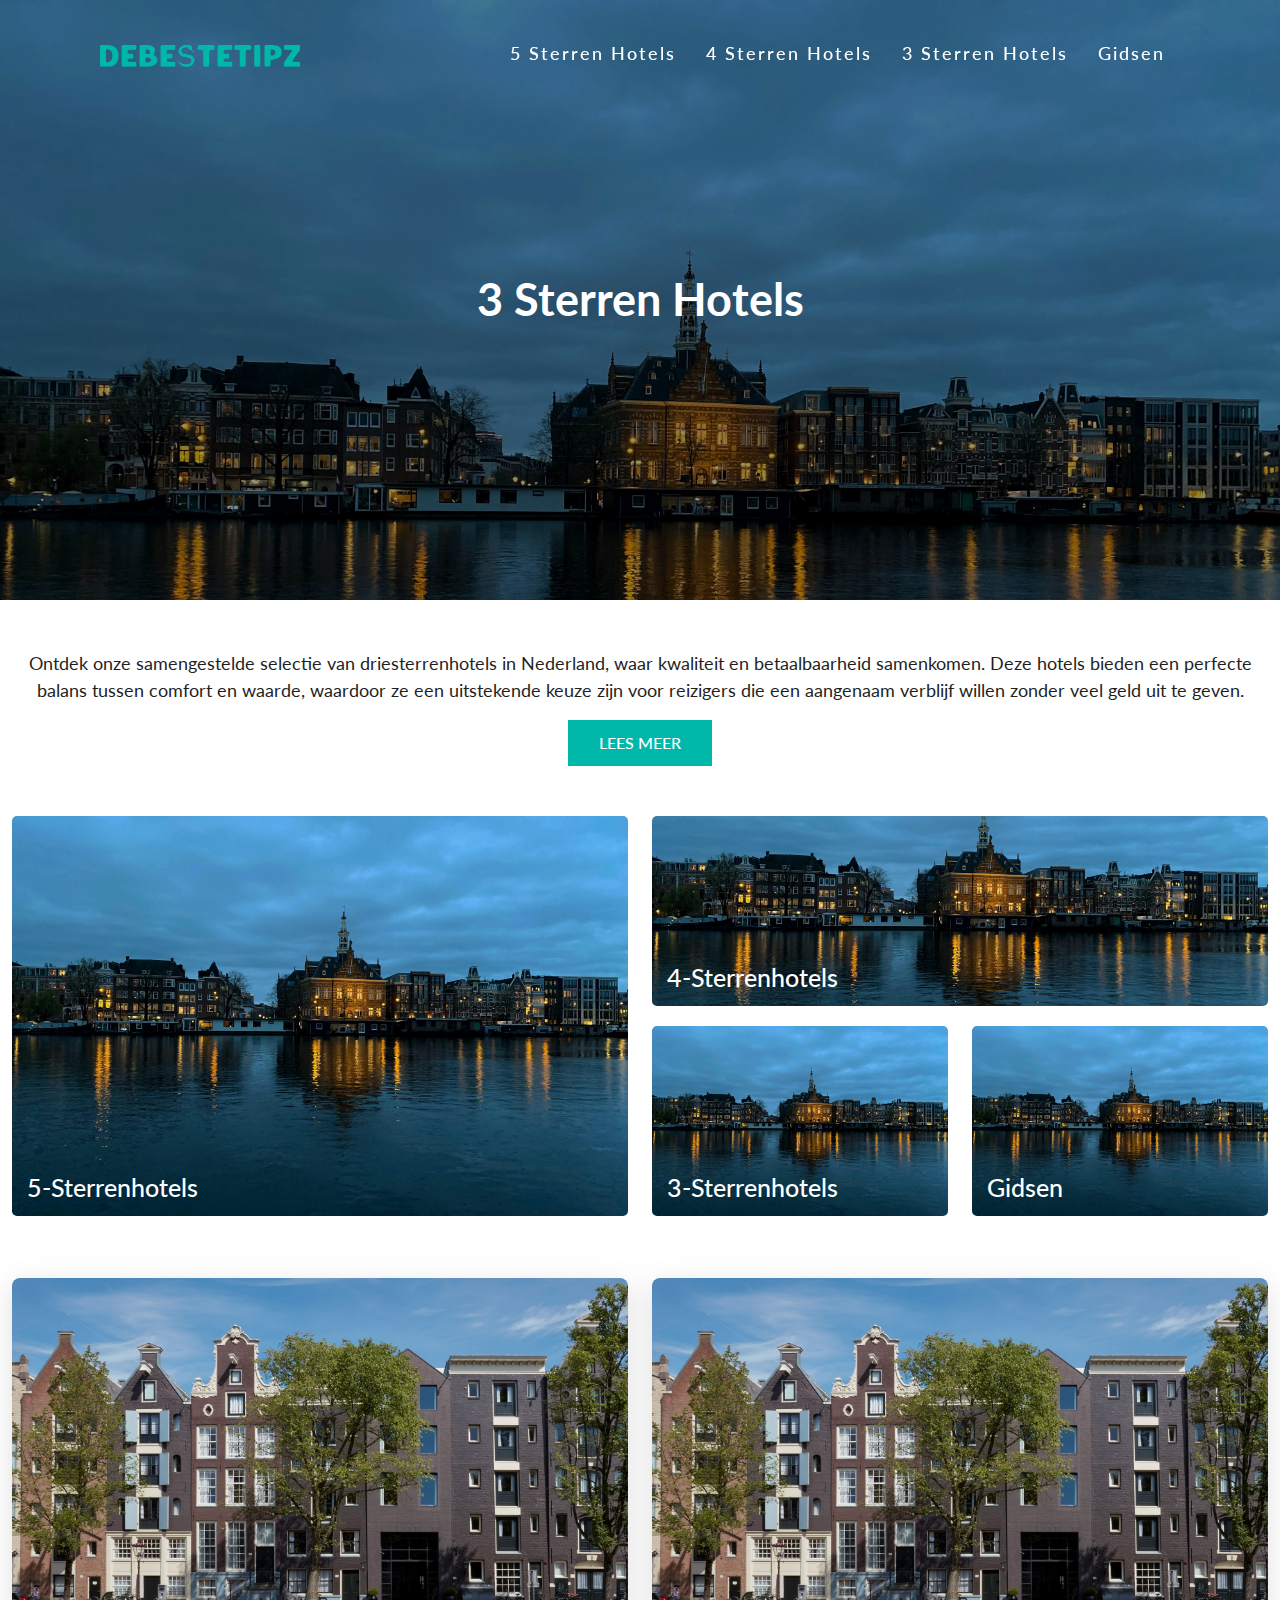
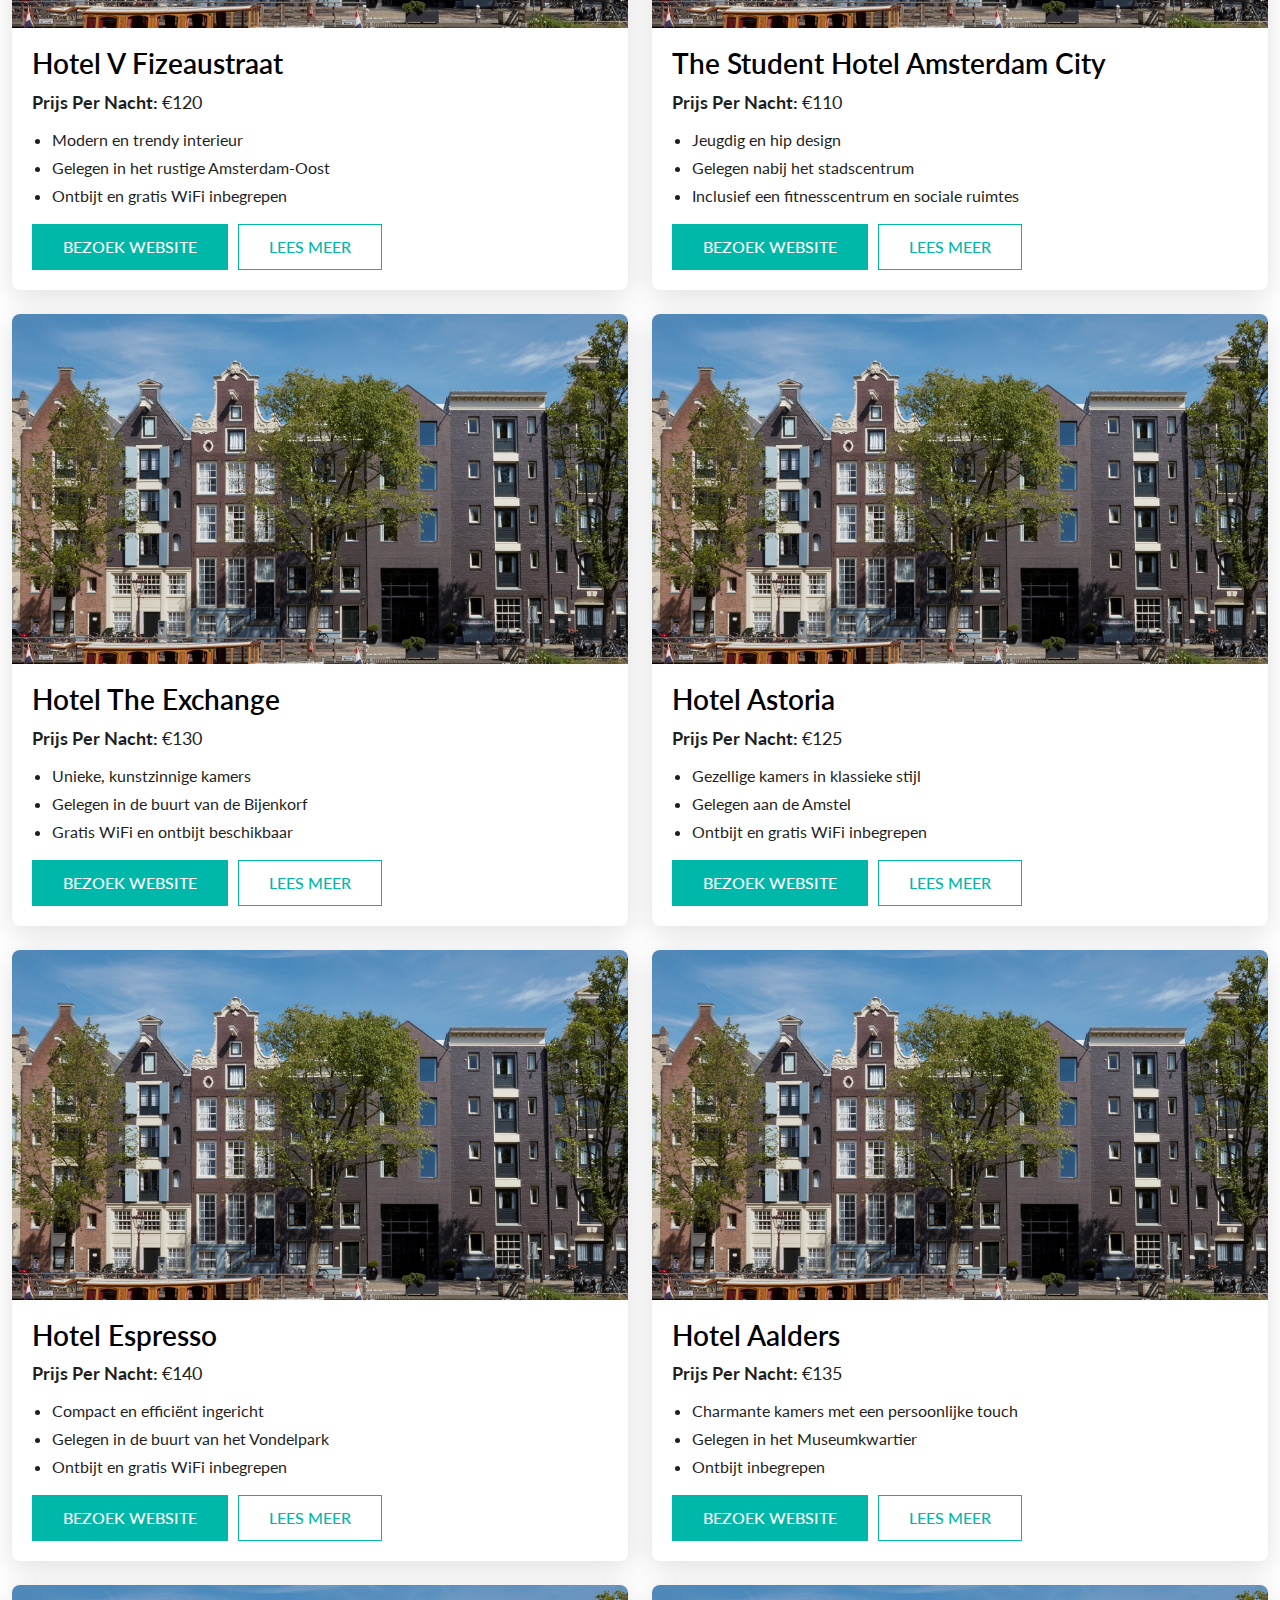
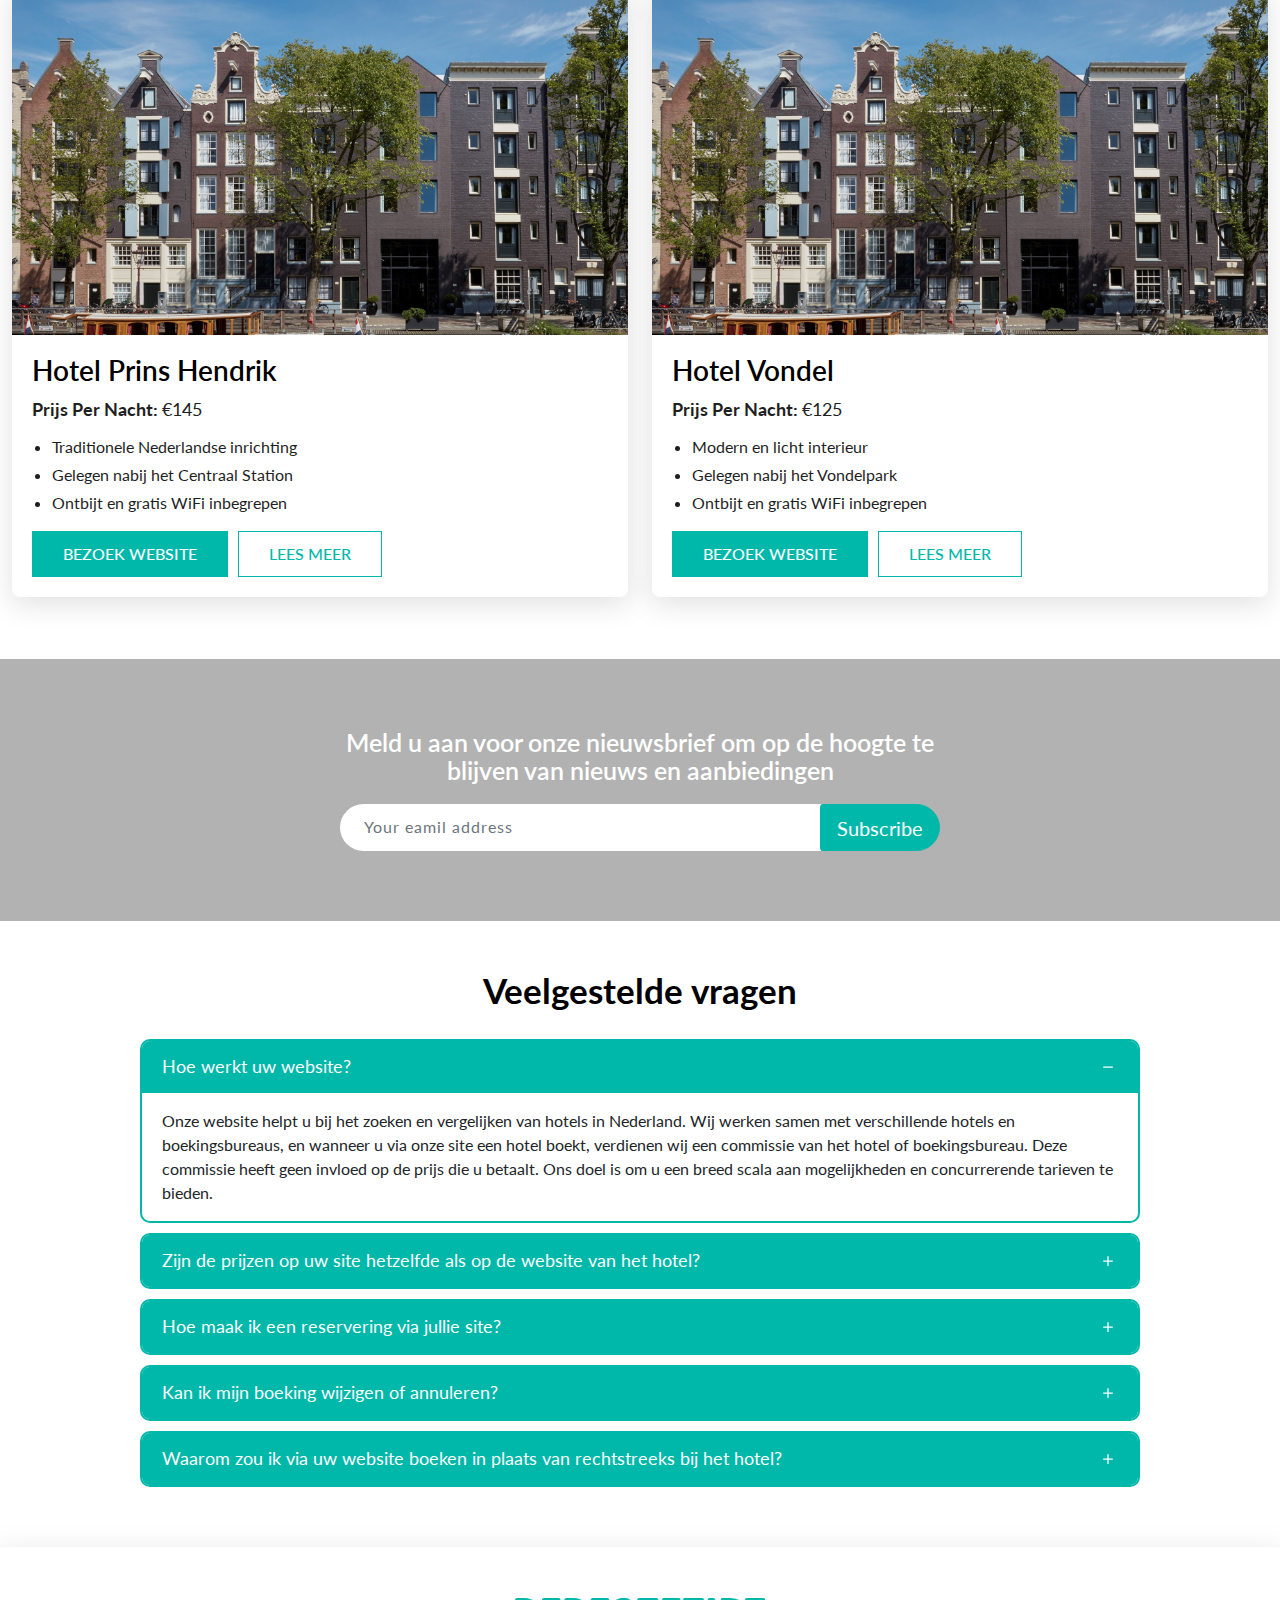
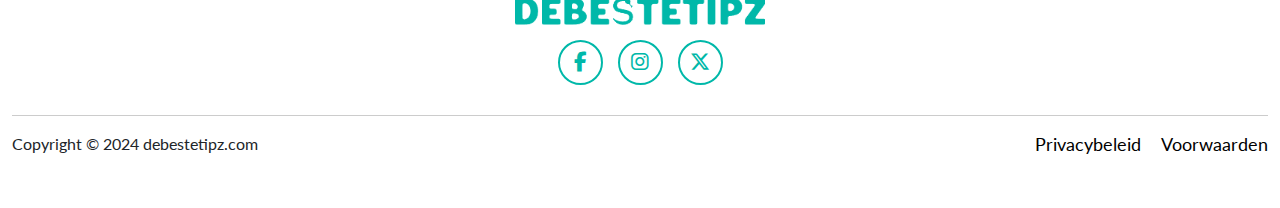
==== 3-star-hotels.html @ d3750a61 "done" ====
<!DOCTYPE html>
<html lang="en">
<head>
    <meta charset="UTF-8">
    <meta name="viewport" content="width=device-width, initial-scale=1.0">
    <link rel="stylesheet" href="assets/css/bootstrap.min.css">
    <link rel="stylesheet" href="https://cdnjs.cloudflare.com/ajax/libs/font-awesome/6.5.2/css/all.min.css">
    <link rel="icon" href="assets/images/fav-icon.png">
    <link rel="stylesheet" href="assets/css/style.css">
    <link rel="stylesheet" href="assets/css/media.css">
    <title>3 Sterren Hotels</title>
 
</head>
<body>

	<header>
		<a href="index.html" class="logo"><img src="assets/images/logo.png" alt=""></a>
		<nav class="navigation">
			<ul>
				<li><a href="5-star-hotels.html">5 Sterren Hotels</a></li>
				<li><a href="4-star-hotels.html">4 Sterren Hotels</a></li>
				<li><a href="3-star-hotels.html">3 Sterren Hotels</a></li>
				<li><a href="guides.html">Gidsen</a></li>
			

			</ul>
		</nav>
		<div class="menuToggle" onclick="ToggleMenu();"></div>
	</header>
	<section class="banner sub-banner">

        <div class="banner-wrap ">
             <div class="banner-text">
                <h1>
                    3 Sterren Hotels
                </h1>
               
             </div>
        </div>

    </section>
    
    <div class="top-section text-center ptb-50" >
        <div class="container">
            <div class="top-text">
                <p>
                    Ontdek onze samengestelde selectie van driesterrenhotels in Nederland, waar kwaliteit en
                    betaalbaarheid samenkomen. Deze hotels bieden een perfecte balans tussen comfort en
                    waarde, waardoor ze een uitstekende keuze zijn voor reizigers die een aangenaam verblijf
                    willen zonder veel geld uit te geven.
                </p>
                <p class="moretext">
                    Bij De Beste Tipz hebben we zorgvuldig driesterrenhotels geselecteerd die bekend staan om
                    hun betrouwbare service en goed onderhouden accommodaties. Elk hotel biedt een
                    gastvrije omgeving met essentiële voorzieningen om een comfortabel en aangenaam verblijf
                    te garanderen.
                </p>
                <a class="moreless-button" href="javascript:void(0)">Lees meer</a>
            </div>
        </div>
    </div>


    <div class="link-sec pb-50">
        <div class="container">
            <div class="link-box">
                <div class="row">
                    <div class="col-md-6">
                        <div class="link-wrap">
                            <a href="#">
                                <img src="assets/images/hero-banner.jpg" alt="">
                                <h5>
                                    5-sterrenhotels
                                </h5>
                            </a>
                        </div>
                    </div>
                    <div class="col-md-6">
                        <div class="link-right">
                        <div class="link-wrap link-card-2">
                            <a href="#">
                                <img src="assets/images/hero-banner.jpg" alt="">
                                <h5>
                                    4-sterrenhotels
                                </h5>
                            </a>
                        </div>
                        <div class="row">
                            <div class="col-md-6">
                                <div class="link-wrap link-card-2">
                                    <a href="#">
                                        <img src="assets/images/hero-banner.jpg" alt="">
                                        <h5>
                                            3-sterrenhotels
                                        </h5>
                                    </a>
                                </div>
                            </div>
                            <div class="col-md-6">
                                <div class="link-wrap link-card-2">
                                    <a href="#">
                                        <img src="assets/images/hero-banner.jpg" alt="">
                                        <h5>
                                            Gidsen
                                        </h5>
                                    </a>
                                </div>
                            </div>
                        </div>
                    </div>
                    </div>
                </div>
            </div>
        </div>
    </div>

    <div class="recommended-sec pb-50">
        <div class="container">
                <div class="row">
                    <div class="col-md-6">
                        <div class="recommended-wrap">
                            <div class="recommended-img">
                                <a href="#" target="_blank">
                                    <img src="assets/images/Recommended-Card-1.jpg" alt="">
                                </a>
                            </div>
                            <div class="recommended-text">
                               <a href="#" target="_blank">
                                <h3>
                                    Hotel V Fizeaustraat
                                </h3>
                               </a>
                               <p>
                                <strong>
                                    Prijs Per Nacht:
                                </strong>
                                €120
                               </p>
                               <ul>
                                <li>
                                    Modern en trendy interieur
                                </li>
                                <li>
                                    Gelegen in het rustige Amsterdam-Oost
                                </li>
                                <li>
                                    Ontbijt en gratis WiFi inbegrepen
                                </li>
                               </ul>
                               <p class="moretextt">
                                Hotel V Fizeaustraat biedt een moderne en trendy ervaring in het rustige Amsterdam-Oost.
                                De kamers zijn stijlvol ingericht en voorzien van moderne voorzieningen. Het hotel biedt een
                                inbegrepen ontbijt en gratis WiFi, wat bijdraagt aan het comfort van uw verblijf. De rustige
                                omgeving en goede verbindingen met het openbaar vervoer maken het een aangename
                                keuze voor zowel zakelijke als vakantiegangers.
                               </p>
                              <div class="visit-btns">
                                <a href="#" target="_blank">Bezoek website</a>
                               <a class="morelesss-button" href="javascript:void(0)">lees meer</a>

                               </div>
                            </div>
                        </div>
                    </div>

                    <div class="col-md-6">
                        <div class="recommended-wrap">
                            <div class="recommended-img">
                                <a href="#" target="_blank">
                                    <img src="assets/images/Recommended-Card-1.jpg" alt="">
                                </a>
                            </div>
                            <div class="recommended-text">
                               <a href="#" target="_blank">
                                <h3>
                                    The Student Hotel Amsterdam City
                                </h3>
                               </a>
                               <p>
                                <strong>
                                    Prijs Per Nacht:
                                </strong>
                                €110
                               </p>
                               <ul>
                                <li>
                                    Jeugdig en hip design
                                </li>
                                <li>
                                    Gelegen nabij het stadscentrum
                                </li>
                                <li>
                                    Inclusief een fitnesscentrum en sociale ruimtes
                                </li>
                               </ul>
                               <p class="moretextt">
                                The Student Hotel Amsterdam City is een jeugdig en trendy hotel met een hip design.
                                Gelegen nabij het stadscentrum, biedt het gemakkelijke toegang tot de belangrijkste
                                attracties. Het hotel beschikt over een fitnesscentrum en sociale ruimtes waar gasten
                                kunnen ontspannen en netwerken. De moderne uitstraling en praktische voorzieningen
                                maken het een aantrekkelijke keuze voor jonge reizigers en zakenmensen.
                               </p>
                              <div class="visit-btns">
                                <a href="#" target="_blank">Bezoek website</a>
                               <a class="morelesss-button" href="javascript:void(0)">lees meer</a>

                               </div>
                            </div>
                        </div>
                    </div>

                    <div class="col-md-6">
                        <div class="recommended-wrap">
                            <div class="recommended-img">
                                <a href="#" target="_blank">
                                    <img src="assets/images/Recommended-Card-1.jpg" alt="">
                                </a>
                            </div>
                            <div class="recommended-text">
                               <a href="#" target="_blank">
                                <h3>
                                    Hotel The Exchange
                                </h3>
                               </a>
                               <p>
                                <strong>
                                    Prijs Per Nacht:
                                </strong>
                                €130
                               </p>
                               <ul>
                                <li>
                                    Unieke, kunstzinnige kamers
                                </li>
                                <li>
                                    Gelegen in de buurt van de Bijenkorf
                                </li>
                                <li>
                                    Gratis WiFi en ontbijt beschikbaar
                                </li>
                               </ul>
                               <p class="moretextt">
                                Hotel The Exchange biedt een unieke ervaring met kunstzinnige kamers die variëren van
                                minimalistisch tot extravaganza. Gelegen nabij de Bijenkorf, is het ideaal voor shopping en
                                sightseeing. Het hotel biedt gratis WiFi en een ontbijt, waardoor het een waardevolle keuze
                                is voor reizigers die op zoek zijn naar een originele en comfortabele verblijfplaats in het hart
                                van Amsterdam.
                               </p>
                              <div class="visit-btns">
                                <a href="#" target="_blank">Bezoek website</a>
                               <a class="morelesss-button" href="javascript:void(0)">lees meer</a>

                               </div>
                            </div>
                        </div>
                    </div>

                    <div class="col-md-6">
                        <div class="recommended-wrap">
                            <div class="recommended-img">
                                <a href="#" target="_blank">
                                    <img src="assets/images/Recommended-Card-1.jpg" alt="">
                                </a>
                            </div>
                            <div class="recommended-text">
                               <a href="#" target="_blank">
                                <h3>
                                    Hotel Astoria
                                </h3>
                               </a>
                               <p>
                                <strong>
                                    Prijs Per Nacht:
                                </strong>
                                €125
                               </p>
                               <ul>
                                <li>
                                    Gezellige kamers in klassieke stijl
                                </li>
                                <li>
                                    Gelegen aan de Amstel
                                </li>
                                <li>
                                    Ontbijt en gratis WiFi inbegrepen
                                </li>
                               </ul>
                               <p class="moretextt">
                                Hotel Astoria biedt een gezellige en klassieke sfeer met kamers die uitzicht bieden op de
                                Amstel. Het hotel ligt op een rustige locatie, ideaal voor ontspanning na een dag in de stad.
                                Met inbegrepen ontbijt en gratis WiFi, biedt het hotel een goede prijs-kwaliteitverhouding en
                                een comfortabele basis voor uw verblijf in Amsterdam.
                               </p>
                              <div class="visit-btns">
                                <a href="#" target="_blank">Bezoek website</a>
                               <a class="morelesss-button" href="javascript:void(0)">lees meer</a>

                               </div>
                            </div>
                        </div>
                    </div>

                    <div class="col-md-6">
                        <div class="recommended-wrap">
                            <div class="recommended-img">
                                <a href="#" target="_blank">
                                    <img src="assets/images/Recommended-Card-1.jpg" alt="">
                                </a>
                            </div>
                            <div class="recommended-text">
                               <a href="#" target="_blank">
                                <h3>
                                    Hotel Espresso
                                </h3>
                               </a>
                               <p>
                                <strong>
                                    Prijs Per Nacht:
                                </strong>
                                €140
                               </p>
                               <ul>
                                <li>
                                    Compact en efficiënt ingericht
                                </li>
                                <li>
                                    Gelegen in de buurt van het Vondelpark
                                </li>
                                <li>
                                    Ontbijt en gratis WiFi inbegrepen
                                </li>
                               </ul>
                               <p class="moretextt">
                                Hotel Espresso biedt een compacte en efficiënte inrichting, perfect voor gasten die een
                                praktische en betaalbare accommodatie zoeken. De nabijheid van het Vondelpark biedt
                                mogelijkheden voor ontspanning en recreatie. Met ontbijt en gratis WiFi inbegrepen, zorgt
                                het hotel voor een comfortabele en handige verblijfservaring in Amsterdam.
                               </p>
                              <div class="visit-btns">
                                <a href="#" target="_blank">Bezoek website</a>
                               <a class="morelesss-button" href="javascript:void(0)">lees meer</a>

                               </div>
                            </div>
                        </div>
                    </div>

                    <div class="col-md-6">
                        <div class="recommended-wrap">
                            <div class="recommended-img">
                                <a href="#" target="_blank">
                                    <img src="assets/images/Recommended-Card-1.jpg" alt="">
                                </a>
                            </div>
                            <div class="recommended-text">
                               <a href="#" target="_blank">
                                <h3>
                                    Hotel Aalders
                                </h3>
                               </a>
                               <p>
                                <strong>
                                    Prijs Per Nacht:
                                </strong>
                                €135
                               </p>
                               <ul>
                                <li>
                                    Charmante kamers met een persoonlijke touch
                                </li>
                                <li>
                                    Gelegen in het Museumkwartier
                                </li>
                                <li>
                                    Ontbijt inbegrepen
                                </li>
                               </ul>
                               <p class="moretextt">
                                Hotel Aalders biedt charmante kamers met een persoonlijke touch, gelegen in het
                                Museumkwartier van Amsterdam. De nabijheid van musea en culturele attracties maakt het
                                een ideale keuze voor kunstliefhebbers. Het inbegrepen ontbijt voegt extra waarde toe aan
                                het verblijf, waardoor het een comfortabele en handige keuze is voor uw bezoek aan de
                                stad.
                               </p>
                              <div class="visit-btns">
                                <a href="#" target="_blank">Bezoek website</a>
                               <a class="morelesss-button" href="javascript:void(0)">lees meer</a>

                               </div>
                            </div>
                        </div>
                    </div>

                    <div class="col-md-6">
                        <div class="recommended-wrap">
                            <div class="recommended-img">
                                <a href="#" target="_blank">
                                    <img src="assets/images/Recommended-Card-1.jpg" alt="">
                                </a>
                            </div>
                            <div class="recommended-text">
                               <a href="#" target="_blank">
                                <h3>
                                    Hotel Prins Hendrik
                                </h3>
                               </a>
                               <p>
                                <strong>
                                    Prijs Per Nacht:
                                </strong>
                                €145
                               </p>
                               <ul>
                                <li>
                                    Traditionele Nederlandse inrichting
                                </li>
                                <li>
                                    Gelegen nabij het Centraal Station
                                </li>
                                <li>
                                    Ontbijt en gratis WiFi inbegrepen
                                </li>
                               </ul>
                               <p class="moretextt">
                                Hotel Prins Hendrik biedt een traditionele Nederlandse inrichting en ligt vlakbij het Centraal
                                Station. De praktische locatie maakt het gemakkelijk om de stad te verkennen en met het
                                openbaar vervoer te reizen. Het hotel biedt ontbijt en gratis WiFi, wat bijdraagt aan het
                                comfort en gemak van uw verblijf.
                               </p>
                              <div class="visit-btns">
                                <a href="#" target="_blank">Bezoek website</a>
                               <a class="morelesss-button" href="javascript:void(0)">lees meer</a>

                               </div>
                            </div>
                        </div>
                    </div>

                    <div class="col-md-6">
                        <div class="recommended-wrap">
                            <div class="recommended-img">
                                <a href="#" target="_blank">
                                    <img src="assets/images/Recommended-Card-1.jpg" alt="">
                                </a>
                            </div>
                            <div class="recommended-text">
                               <a href="#" target="_blank">
                                <h3>
                                    Hotel Vondel
                                </h3>
                               </a>
                               <p>
                                <strong>
                                    Prijs Per Nacht:
                                </strong>
                                €125
                               </p>
                               <ul>
                                <li>
                                    Modern en licht interieur
                                </li>
                                <li>
                                    Gelegen nabij het Vondelpark
                                </li>
                                <li>
                                    Ontbijt en gratis WiFi inbegrepen
                                </li>
                               </ul>
                               <p class="moretextt">
                                Hotel Vondel biedt een modern en licht interieur met kamers die uitkijken op het Vondelpark.
                                De rustige omgeving biedt een ontspannen sfeer, terwijl de nabijheid van het park
                                mogelijkheden biedt voor recreatie. Met ontbijt en gratis WiFi inbegrepen, biedt het hotel een
                                comfortabele en waardevolle optie voor uw verblijf in Amsterdam.
                               </p>
                              <div class="visit-btns">
                                <a href="#" target="_blank">Bezoek website</a>
                               <a class="morelesss-button" href="javascript:void(0)">lees meer</a>

                               </div>
                            </div>
                        </div>
                    </div>
                 
                </div>
        </div>
    </div> 



    <div class="news-letter ptb-50">
        <div class="container">
         <div class="newsletter-wrap">
          
            <form class="form-subscribe" action="#">
                <div class="form-heading">
                    <h3>
                        Meld u aan voor onze nieuwsbrief om op de hoogte te blijven van nieuws en aanbiedingen
                    </h3>
                </div>
                <div class="input-group">
                  <input type="text" class="form-control input-lg" placeholder="Your eamil address">
                  <span class="input-group-btn">
                    <button class="btn btn-success btn-lg" type="submit" >Subscribe</button>
                  </span>
                </div>
              </form>
         </div>
        </div>
    </div>



    <!-- faq section start -->

    <div class="faq-sec ptb-50">
        <div class="container">
            <div class="site-heading">
                <h2>
                    Veelgestelde vragen
                </h2>
            </div>
           <div class="faq-wrap">
            <div class="accordion" id="accordionExample">
                <div class="accordion-item">
                  <h2 class="accordion-header">
                    <button class="accordion-button" type="button" data-bs-toggle="collapse" data-bs-target="#collapseOne" aria-expanded="true" aria-controls="collapseOne">
                        Hoe werkt uw website?
                    </button>
                  </h2>
                  <div id="collapseOne" class="accordion-collapse collapse show" data-bs-parent="#accordionExample">
                    <div class="accordion-body">
                        Onze website helpt u bij het zoeken en vergelijken van hotels in Nederland. Wij werken
                        samen met verschillende hotels en boekingsbureaus, en wanneer u via onze site een hotel
                        boekt, verdienen wij een commissie van het hotel of boekingsbureau. Deze commissie heeft
                        geen invloed op de prijs die u betaalt. Ons doel is om u een breed scala aan mogelijkheden
                        en concurrerende tarieven te bieden.
                    </div>
                  </div>
                </div>

                <div class="accordion-item">
                  <h2 class="accordion-header">
                    <button class="accordion-button collapsed" type="button" data-bs-toggle="collapse" data-bs-target="#collapseTwo" aria-expanded="false" aria-controls="collapseTwo">
                        Zijn de prijzen op uw site hetzelfde als op de website van het hotel?
                    </button>
                  </h2>
                  <div id="collapseTwo" class="accordion-collapse collapse" data-bs-parent="#accordionExample">
                    <div class="accordion-body">
                        De prijzen op onze site zijn over het algemeen concurrerend en weerspiegelen de tarieven
                        die worden aangeboden door onze aangesloten partners. Hoewel we ernaar streven de
                        beste tarieven te bieden, kunnen de prijzen enigszins variëren als gevolg van promoties of
                        wijzigingen in de beschikbaarheid. We raden u aan zowel onze site als de officiële site van
                        het hotel te controleren om er zeker van te zijn dat u de beste deal krijgt.
                    </div>
                  </div>
                </div>

                <div class="accordion-item">
                  <h2 class="accordion-header">
                    <button class="accordion-button collapsed" type="button" data-bs-toggle="collapse" data-bs-target="#collapseThree" aria-expanded="false" aria-controls="collapseThree">
                        Hoe maak ik een reservering via jullie site?
                    </button>
                  </h2>
                  <div id="collapseThree" class="accordion-collapse collapse" data-bs-parent="#accordionExample">
                    <div class="accordion-body">
                        Om een reservering te maken, voert u uw bestemming, reisdata en aantal gasten in de
                        zoekbalk in. Zodra u een hotel heeft gevonden dat u bevalt, klikt u erop om doorgestuurd te
                        worden naar de boekingspagina van onze aangesloten partner. Voltooi uw boeking
                        rechtstreeks op hun site. Wij volgen uw boeking om ervoor te zorgen dat u profiteert van
                        speciale aanbiedingen of tarieven.
                    </div>
                  </div>
                </div>

                <div class="accordion-item">
                    <h2 class="accordion-header">
                      <button class="accordion-button collapsed" type="button" data-bs-toggle="collapse" data-bs-target="#collapseFour" aria-expanded="false" aria-controls="collapseFour">
                        Kan ik mijn boeking wijzigen of annuleren?
                      </button>
                    </h2>
                    <div id="collapseFour" class="accordion-collapse collapse" data-bs-parent="#accordionExample">
                      <div class="accordion-body">
                        Wijzigingen of annuleringen moeten rechtstreeks worden afgehandeld met het hotel of
                        boekingskantoor waar u heeft gereserveerd. Onze website vergemakkelijkt het
                        boekingsproces, maar beheert geen boekingen. Controleer het annuleringsbeleid dat tijdens
                        uw boekingsproces wordt verstrekt en neem contact op met het hotel of boekingsbureau
                        voor eventuele wijzigingen of annuleringen.
                      </div>
                    </div>
                </div>

                <div class="accordion-item">
                    <h2 class="accordion-header">
                      <button class="accordion-button collapsed" type="button" data-bs-toggle="collapse" data-bs-target="#collapseFive" aria-expanded="false" aria-controls="collapseFive">
                        Waarom zou ik via uw website boeken in plaats van rechtstreeks bij het hotel?
                      </button>
                    </h2>
                    <div id="collapseFive" class="accordion-collapse collapse" data-bs-parent="#accordionExample">
                      <div class="accordion-body">
                        Boeken via onze website biedt verschillende voordelen, waaronder toegang tot een ruime
                        keuze aan hotels, exclusieve aanbiedingen en uitgebreide informatie om u te helpen een
                        weloverwogen keuze te maken. We bieden ook gebruikersrecensies en beoordelingen om u
                        te helpen bij het vinden van de beste accommodaties. Hoewel u rechtstreeks bij het hotel
                        kunt boeken, verzamelt onze site verschillende opties en biedt u vaak toegang tot speciale
                        aanbiedingen en concurrerende tarieven via onze aangesloten partners.
                      </div>
                    </div>
                </div>

              </div>
           </div>
          </div>
    </div>

    <!-- faq section end -->


    <div class="site-footer ptb-50">
        <div class="container">
            <div class="col-md-12">
                <div class="footer-logo">
                    <a href="index.html">
                        <img src="assets/images/logo.png" alt="">
                    </a>
                </div>
                <div class="social-links">
                    <ul>
                        <li>
                            <a href="#">
                                <i class="fa-brands fa-facebook-f"></i>
                            </a>
                        </li>
                        <li>
                            <a href="#">
                                <i class="fa-brands fa-instagram"></i>
                            </a>
                        </li>
                        <li>
                            <a href="#">
                                <i class="fa-brands fa-x-twitter"></i>
                            </a>
                        </li>
                    </ul>
                </div>
            </div>
            <div class="copy-right">
                <p>
                    Copyright © 2024 debestetipz.com
                </p>
                <div class="footer-links">
                    <ul>
                        <li>
                            <a href="privacy-policy.html">
                                Privacybeleid
                            </a>
                        </li>
                        <li>
                            <a href="term-and-conditions.html">
                                Voorwaarden
                            </a>
                        </li>
                    </ul>
                </div>
            </div>
        </div>
    </div>



     <script src="assets/js/jquery-3.7.1.min.js"></script>
     <script src="assets/js/bootstrap.bundle.min.js"></script>
     <script src="assets/js/custom.js"></script>

     <script>
        document.addEventListener('DOMContentLoaded', function() {
        const serviceItems = document.querySelectorAll('.service-item');
        const serviceImages = document.querySelectorAll('.service-img');
    
        serviceItems.forEach((item, index) => {
            item.addEventListener('click', function() {
                // Remove active class from all items and images
                serviceItems.forEach(i => i.classList.remove('active'));
                serviceImages.forEach(img => img.classList.remove('active'));
    
                // Add active class to the clicked item and corresponding image
                item.classList.add('active');
                serviceImages[index].classList.add('active');
            });
        });
    });
    
    </script>

</body>
</html>
---- assets/css/style.css ----
@import url('https://fonts.googleapis.com/css2?family=Lato:ital,wght@0,100;0,300;0,400;0,700;0,900;1,100;1,300;1,400;1,700;1,900&family=Ubuntu:ital,wght@0,300;0,400;0,500;0,700;1,300;1,400;1,500;1,700&display=swap');
html{
    font-size: 16px;
}
*{
    margin: 0;
    padding: 0;
    box-sizing: border-box;
}
body{
    margin: 0;
    padding: 0;
    font-family: "Lato", sans-serif;
}
ul{
    list-style:none;
    padding-left:0;
    margin-bottom:0
}
a{
    text-decoration:none
}
img{
    max-width: 100%;
    width: 100%;
}

.container, .header-con, .drop-box{
    max-width:1300px;
    margin: 0 auto;
}
.pt-50{
    padding-top: 50px;
}
.pb-50{
    padding-bottom: 50px;
}
.ptb-50{
    padding:50px 0
}
.ptb-30{
    padding:30px 0
}
h1, h2, h3, h4, h5, h6{
    font-family: "Lato", sans-serif;
    line-height: 1.1;
}



/* header css start */





header
{
    position: fixed;
    top: 0;
    left: 0;
    width: 100%;
    display: flex;
    justify-content: space-between;
    align-items: center;
    transition: 0.6s;
    padding: 40px 100px;
    /* background: #000; */
    z-index: 10;
    
}
header.sticky
{
    padding: 20px 100px;
    background: #fff;
    box-shadow: rgba(100, 100, 111, 0.2) 0px 7px 29px 0px;
}
header.sticky ul li a,
header.sticky .logo

{
    color: #000;
}
a.logo img {
    max-width: 200px;
}
header ul
{
    position: relative;
    display: flex;
    justify-content:center;
    align-items: center;
    
}
header ul li
{
    position: relative;
    list-style: none;
}
header ul li a
{
    position: relative;
    padding: 0 15px;
    text-decoration: none;
    color: #fff;
    letter-spacing: 2px;
    font-size: 1.125rem;
    font-weight: 500;
    transition: all 0.3s linear;
    display: block;
    border-bottom: 2px solid transparent;

}

header nav ul li a:hover,
header nav ul li a.active
{
    border-bottom: 2px solid #fff;
}
header.sticky ul li a:hover,
header.sticky ul li a.active{
    border-color: #000;
}
.menuToggle
{
    position: absolute;
    /* top: 5px; */
    right: 40px;
    width: 50px;
    height: 50px;
    background:  url(../images/menu.png);
    z-index: 2;
    background-size: 30px;
    background-repeat: no-repeat;
    background-position: center;
    cursor: pointer; 
    transition: .6s;
    display: none;
}
header.sticky .menuToggle
{
    /* filter: invert(1); */

}
.menuToggle.active
{
    background: url(../images/close.png);
    z-index: 3;
    background-size: 25px;
    background-repeat: no-repeat;
    background-position: center;
    cursor: pointer;
    /* filter: invert(1); */
    
}
/* header section css end */

/* banner section css start */


.banner
{
    position: relative;
    width: 100%;
    height: 80vh;
    background: url(../images/hero-banner.jpg);
    background-repeat: no-repeat;
    background-size: cover;
}
.banner::before{
content: '';
position: absolute;
top: 0;
left: 0;
height: 100%;
width: 100%;
background-color: #000;
opacity: 0.4;
}
.banner-wrap{
    height: 100%;
    width: 100%;
    display: flex;
    align-items: center;
    justify-content: center;
    /* padding-top: 70px; */
    text-align: center;
    position: relative;
}

.banner-text h1 {
    font-size: 3.125rem;
    color: #fff;
    font-weight: 700;
    text-align: center;
}
.banner-text p {
    color: #fff;
    font-size: 1.25rem;
    margin-bottom: 0;
    text-align: center;
}
.top-text p {
    font-size: 1.125rem;
    color: #1f1f1f;
}
.moretext {
    display: none;
  }
  a.moreless-button, a.morelesss-button, .visit-btns a {
    padding: 10px 30px;
    background-color: #00b8a9;
    display: inline-block;
    color: #fff;
    font-size: 1rem;
    font-weight: 500;
    text-transform: uppercase;
    border: 1px solid #00b8a9;
}
/* banner section css end */

/* link card css start */
.link-wrap {
    height: 400px;
    overflow: hidden;
    border-radius: 5px;
    position: relative;
    transition: all 0.3s linear;
    -webkit-transition: all 0.3s linear;
    -moz-transition: all 0.3s linear;
    -ms-transition: all 0.3s linear;
    -o-transition: all 0.3s linear;
}
.link-wrap img{
    height: 100%;
    width: 100%;
    object-fit: cover;
}
.link-wrap h5 {
    position: absolute;
    bottom: 15px;
    left: 15px;
    margin-bottom: 0;
    font-size: 1.5625rem;
    font-weight: 500;
    color: #fff;
    text-transform: capitalize;
}
.link-card-2 {
    height: 190px;
}
.link-right {
    display: flex;
    flex-direction: column;
    justify-content: space-between;
    height: 100%;
}
.link-wrap:hover{
    transform: scale(1.02);

}
/* .link-box{
    padding: 0 100px;
} */
/* link card css end */

/* Recommended  section css start */
.recommended-img {
    height: 350px;
}
.recommended-img img{
    height: 100%;
    width: 100%;
    object-fit: cover;
}
.recommended-text h3 {
    font-size: 1.75rem;
    font-weight: 600;
    margin-bottom: 10px ;
    color: #000;
}
.recommended-text p {
    font-size: 1.125rem;
    color: #1f1f1f;
    margin-bottom: 10px;
}
.recommended-text ul{
    padding-left: 20px;
    margin-bottom: 10px;
    list-style: disc;
}
.recommended-text ul li{
    padding: 2px 0;
    font-size: 1rem;
    color: #1f1f1f;
}
.moretextt {
    display: none;
  }

  a.morelesss-button {
    background-color: transparent;
    color: #00b8a9;
    border: 1px solid #00b8a9;

}
.visit-btns{
    position: absolute;
    bottom: 20px;
    display: flex;
    gap: 10px;
}
.recommended-wrap {
    box-shadow: rgba(100, 100, 111, 0.2) 0px 7px 29px 0px;
    border-radius: 8px;
    overflow: hidden;
    height: 100%;
    position: relative;
}
.recommended-text {
    padding: 20px 20px 70px;
}
.recommended-sec .col-md-6 {
    margin: 12px 0;
}
.top-text h3 {
    font-size: 1.875rem;
    font-weight: 700;
    color: #000;
    margin-bottom: 10px;
}
.guid-heading{
    margin-top: 30px;
}
/* Recommended  section css end */

/* news-letter section css start */


.form-subscribe
{
  max-width:600px;
  margin:0 auto
}
.form-subscribe .form-control
{
  background-color:hsl(0deg 0% 100%);
  padding-left:24px;
  padding-right:24px;
  letter-spacing:1px;
  border:none;
  border-top-left-radius:36px;
  border-bottom-left-radius:36px
}
.form-subscribe .form-control.focus,.form-subscribe .form-control:focus
{
  z-index:2;
  background-color:hsla(0,0%,100%,.8)
}
.form-subscribe .btn
{
  border-top-right-radius:36px;
  border-bottom-right-radius:36px;
  background:#00b8a9;
  border-color:#00b8a9;
  height:46.5px;
}
.news-letter{
    background-image: url(https://i.ibb.co/JRrHmhv/shanghai.jpg);
    background-position: center;
    background-repeat: no-repeat;
    background-size: cover;
    padding: 70px 0;
    position: relative;
}
.news-letter::before{
    content: '';
    position: absolute;
    top: 0;
    left: 0;
    height: 100%;
    width: 100%;
    background-color: #000;
    opacity: 0.3;
}
.form-heading h3 {
    font-size: 1.5625rem;
    text-align: center;
    color: #fff;
    margin-bottom: 20px;
    font-weight: 600;
}
.newsletter-wrap {
    position: relative;
}
/* newsletter section css end */

/* choose us section css start */
.services-container {
    display: flex;
    justify-content: center;
    /* align-items: center; */
    margin-top: 20px;
}

.service-image {
    flex: 1;
    position: relative;
    margin-right: 20px;
}

.service-img {
    width: 100%;
    height: 100%;
    object-fit: cover;
    border-radius: 10px;
    display: none;
    position: absolute;
    top: 0;
    left: 0;
}

.service-img.active {
    display: block;
}

.service-tabs {
    flex: 1;
    display: flex;
    flex-direction: column;
    align-items: flex-start;
}

.service-item {
    background-color: #f9f9f9;
    margin: 10px 0;
    padding: 15px;
    border-radius: 5px;
    cursor: pointer;
    transition: background-color 0.3s, color 0.3s;
}

.service-item h3 {
    margin: 0;
    font-size: 1.25rem;
}
.service-item p {
    font-size: 0.875rem;
    margin-bottom: 0;
    margin-top: 5px;
}
.service-item.active {
    background-color: #00b8a9;
    color: #fff;
}

.service-item.active h3 {
    color: #fff;
}

.service-item.active p {
    color: #fff;
}

.service-item:hover {
    background-color: #00b8a9;
}
.service-item:hover h3, .service-item:hover p{
    color: #ffff;
}
.site-heading h2 {
    font-size: 2.1875rem;
    text-align: center;
    font-weight: 700;
    margin-bottom: 30px;
    color: #000;
}
/* choose us section css end */

/* faq section css start */
.accordion-button::after {
    background-image: url("data:image/svg+xml,%3Csvg xmlns='http://www.w3.org/2000/svg' width='16' height='16' fill='currentColor' class='bi bi-plus' viewBox='0 0 16 16'%3E%3Cpath d='M8 4a.5.5 0 0 1 .5.5v3h3a.5.5 0 0 1 0 1h-3v3a.5.5 0 0 1-1 0v-3h-3a.5.5 0 0 1 0-1h3v-3A.5.5 0 0 1 8 4z'/%3E%3C/svg%3E");
    transition: all 0.5s;
    filter: brightness(0) invert(1);
}
  .accordion-button:not(.collapsed)::after {
    background-image: url("data:image/svg+xml,%3Csvg xmlns='http://www.w3.org/2000/svg' width='16' height='16' fill='currentColor' class='bi bi-dash' viewBox='0 0 16 16'%3E%3Cpath d='M4 8a.5.5 0 0 1 .5-.5h7a.5.5 0 0 1 0 1h-7A.5.5 0 0 1 4 8z'/%3E%3C/svg%3E");
  }
  .accordion-button::after {
    transition: all 0.5s;
  }
  
  .accordion-item {
    background-color: #fff;
    border: 2px solid rgb(0 184 169);
    margin: 10px 0;
    border-radius: 10px !important;
    overflow: hidden;
}
.accordion-item:not(:first-of-type) {
    border-top: 2px solid rgb(0 184 169);
}
.accordion-button:not(.collapsed) {
    color: #fff;
    background-color: #00b8a9;
    box-shadow: none;
}
.accordion-button:focus {
    border-color: #00b8a9;
    box-shadow: none;
}
.accordion-button {
    color: #ffffff;
    background-color: #00b8a9;
    font-size: 1.125rem;
}
.faq-wrap {
    max-width: 1000px;
    margin: 0 auto;
}
/* faq section css end */

/* footer  section css start */
.footer-logo img {
    max-width: 250px;
}
.site-footer {
    text-align: center;
}
.social-links ul {
    display: flex;
    align-items: center;
    justify-content: center;
    gap: 15px;
    margin: 15px 0;
}
.social-links ul li a {
    height: 45px;
    width: 45px;
    font-size: 1.25rem;
    display: flex;
    align-items: center;
    justify-content: center;
    border: 2px solid #00b8a9;
    border-radius: 50px;
    color: #00b8a9;
}
.site-footer{
    box-shadow: rgba(100, 100, 111, 0.2) 0px 7px 29px 0px;
}
.footer-links ul {
    display: flex;
    align-items: center;
    gap: 20px;
}

.footer-links ul li a {
    font-size: 1.125rem;
    color: #000;
}
.copy-right {
    display: flex;
    justify-content: space-between;
    align-items: center;
    border-top: 1px solid #ccc;
    padding-top: 15px;
    margin-top: 30px;
    
}
.copy-right p{
    font-size: 1rem;
    margin-bottom: 0;
}
/* footer section css end */

/* sub pages css start */
section.banner.sub-banner {
    height: 600px;
}
.sub-banner .banner-text h1 {
    font-size: 2.8125rem;
    margin-bottom: 0;
}
.privacy-wrap p{
    font-size: 1rem;
    color: #1f1f1f;
    margin-bottom: 10px;
}
.privacy-wrap p strong{
    color: #000;
}
.privacy-wrap ul{
    list-style: disc;
    padding-left: 20px;
    margin: 10px 0;
}
.privacy-wrap ul li{
font-size: 1rem;
color: #1f1f1f;
padding: 2px 0;
}
.privacy-wrap{
    padding: 20px 0;
}
/* sub pages css end */
---- assets/css/media.css ----
@media (max-width:1200px){
html{
    font-size: 15px;
}
header {
    padding: 30px 40px;
}
header.sticky {
    padding: 20px 40px;
}
.banner {
    height: 65vh;
}
.banner-text h1 {
    font-size: 3rem;
}
.recommended-img {
    height: 300px;
}
header ul li a {
    padding: 0 10px;
}
}










@media (max-width: 991px)
{
    header
    {
        padding: 20px 40px;
        background: #fff;
    }
    header .logo
    {
        color: #000; 
    }
    .menuToggle
    { 
        display: block;
        /* filter: invert(1); */
    }
    header nav
    {
        /*display: none;*/
        position: absolute;
        top: 0px;
        left: -100%;
        width: 100%;
        height: 100vh;
        background: #fff;
        transition: .6s;
        padding-top: 70px;
    }
    header ul li a
    {
        color: #000;
    }
    
    header nav.active
    {
        left: 0;
    }
    header nav ul
    {
        display: block;
        text-align: center;
    }
    header nav ul li a
    {
        border-bottom: 1px solid rgba(0,0,0,0.2);
    }
    header ul li a {
        padding: 10px 0px;
    }
    .services-container {
        flex-direction: column-reverse;
    }
    .service-image {
        flex: auto;
        height: 400px;
        margin-right: 0;
        margin-top: 20px;
    }
}
@media(max-width:850px){
    .menuToggle {
        background-size: 27px;
    }
    .menuToggle.active {
        background-size: 20px;
    }
    .banner {
        height: 60vh;
    }
    .banner-wrap {
        padding-top: 50px;
    }
    .first-step{
        width: 100%;
        margin-bottom: 15px;
    }
    .link-wrap {
        height: 350px;

    }
    .link-card-2 {
        margin: 12px 0;
    }
    .recommended-sec .col-md-6 {
        width: 100%;
    }
}
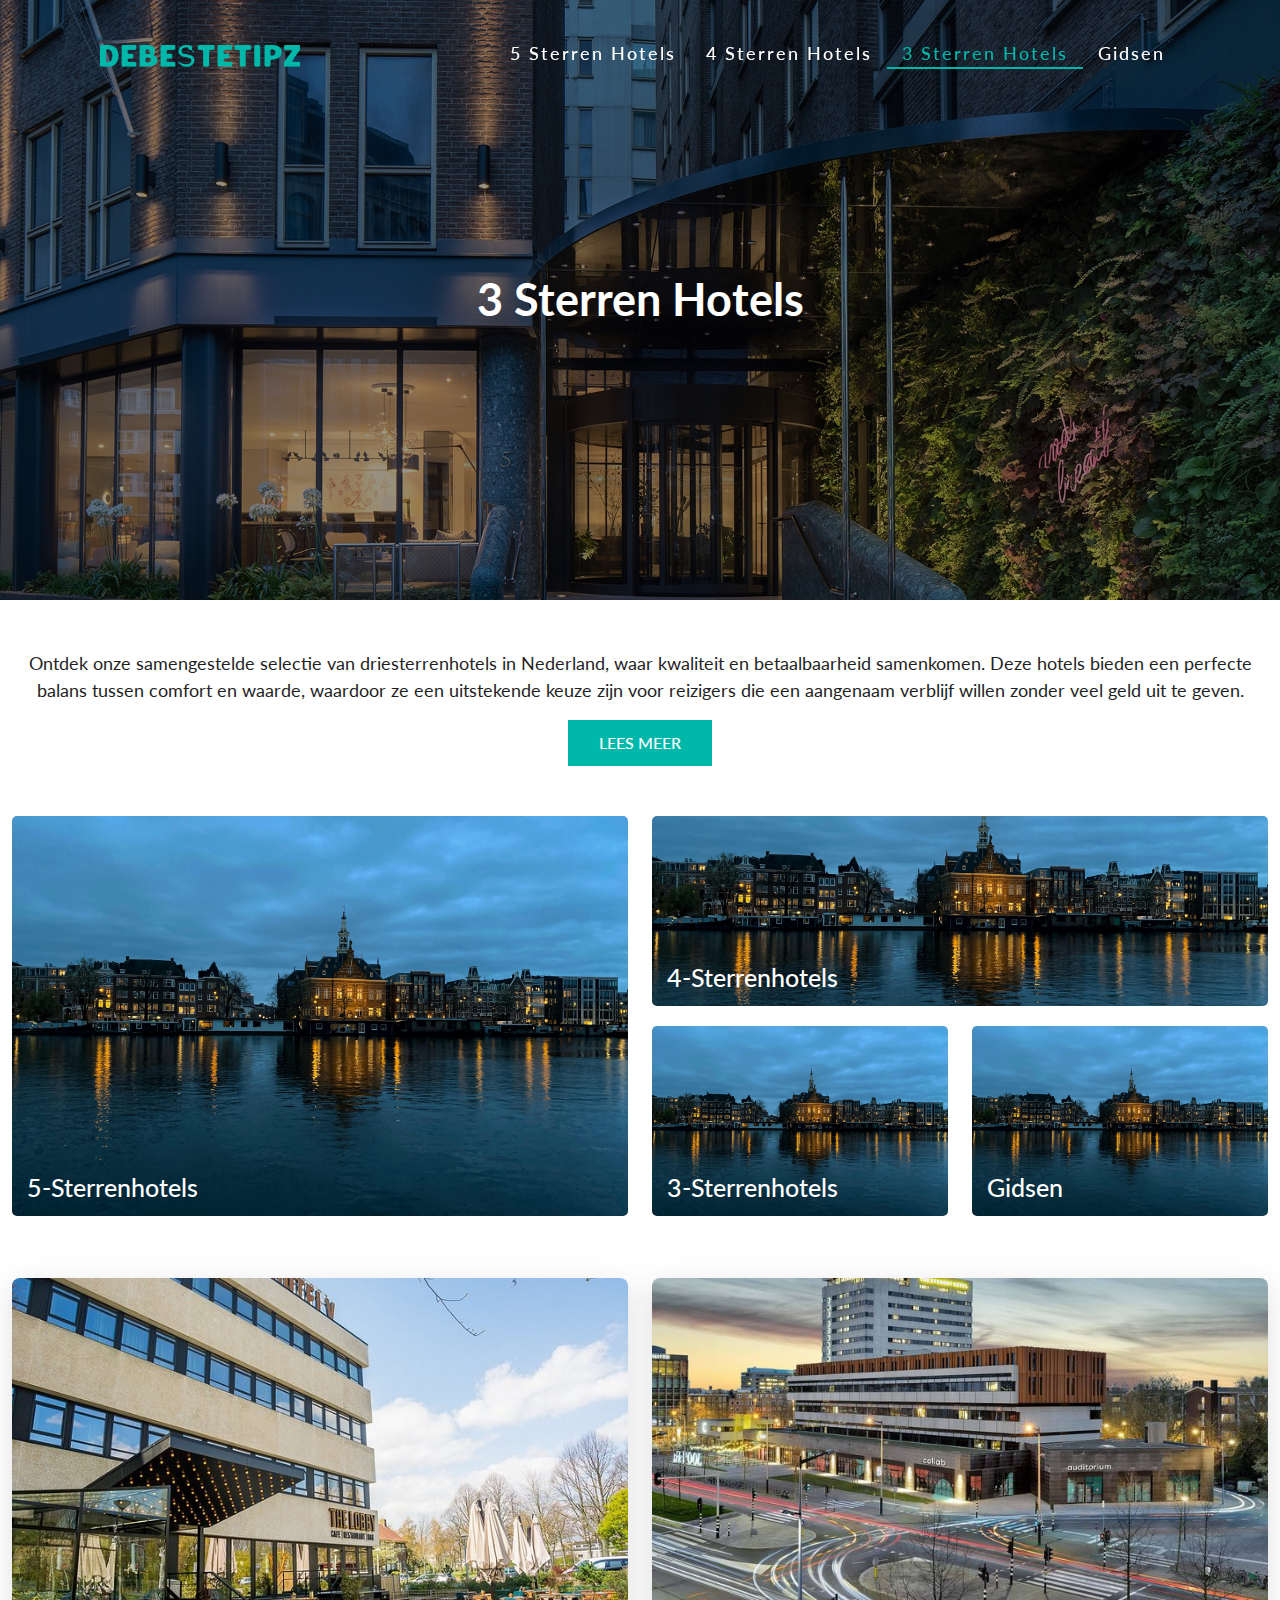
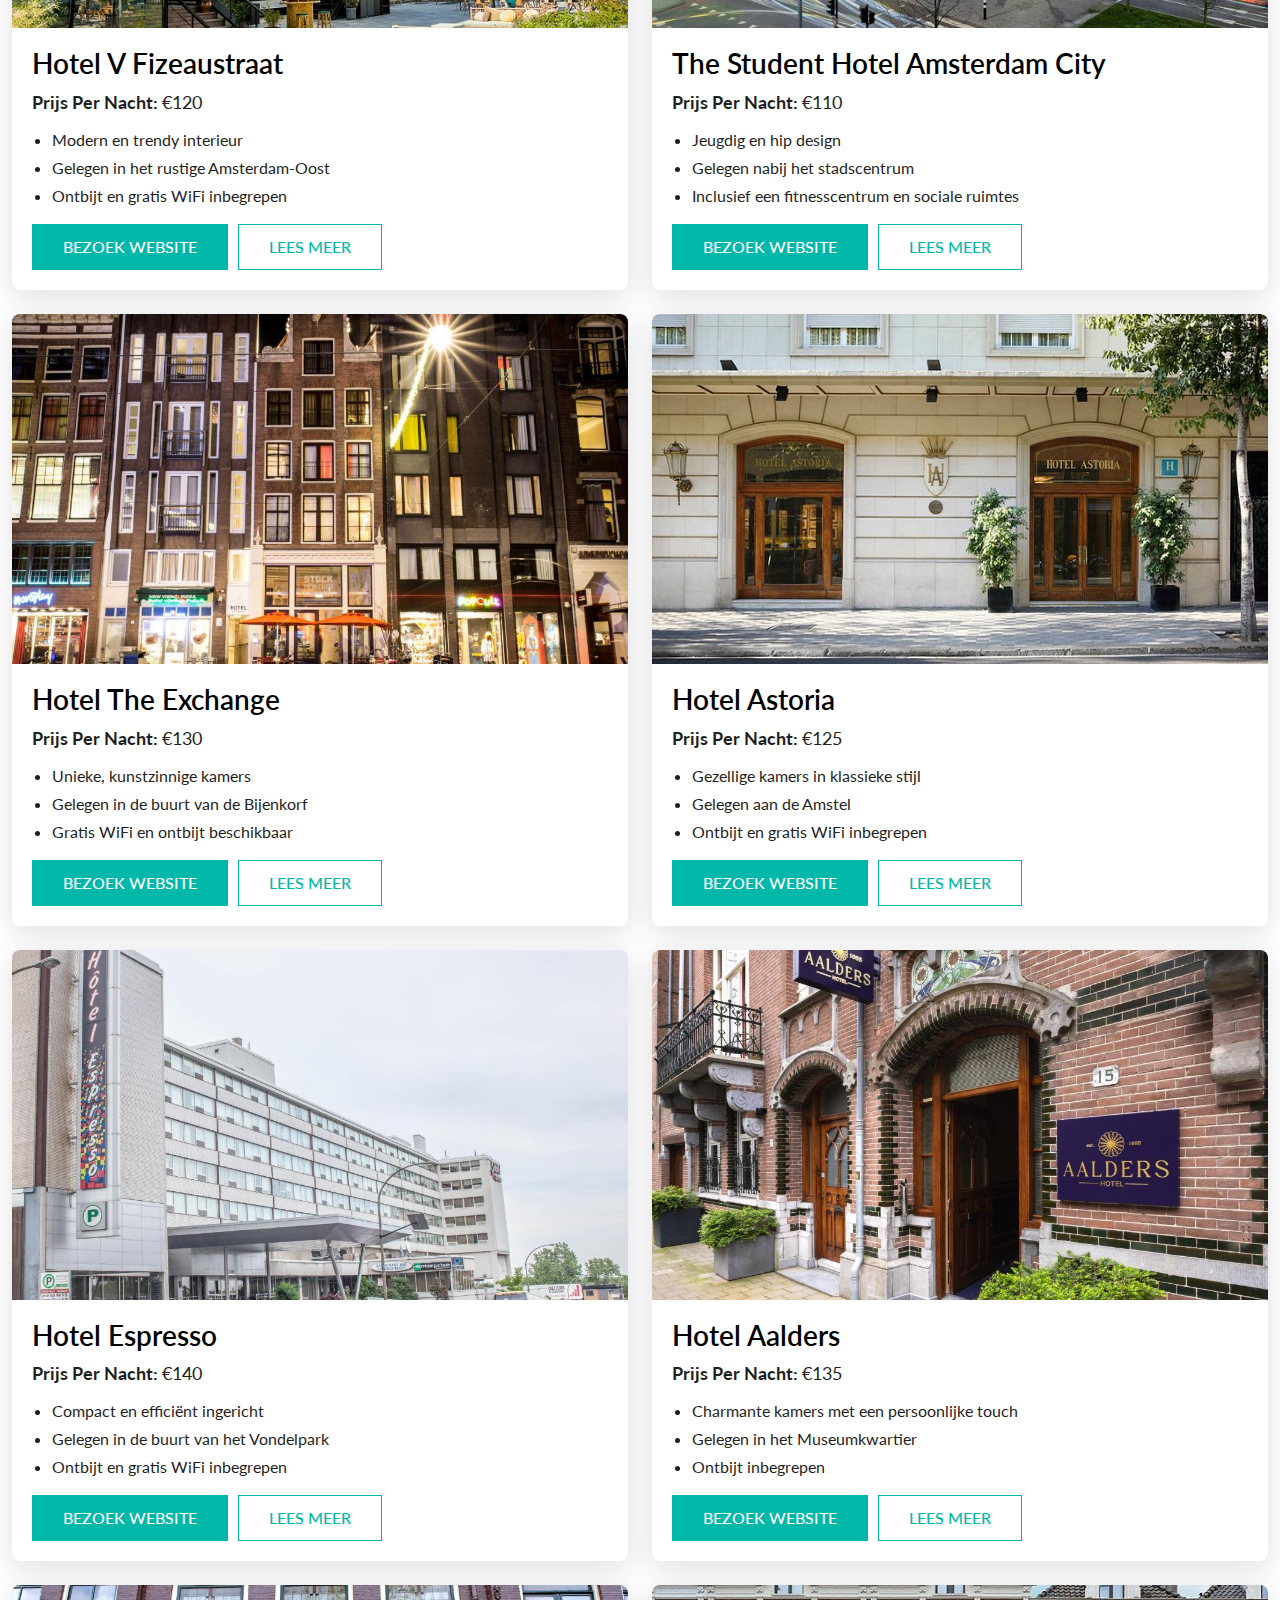
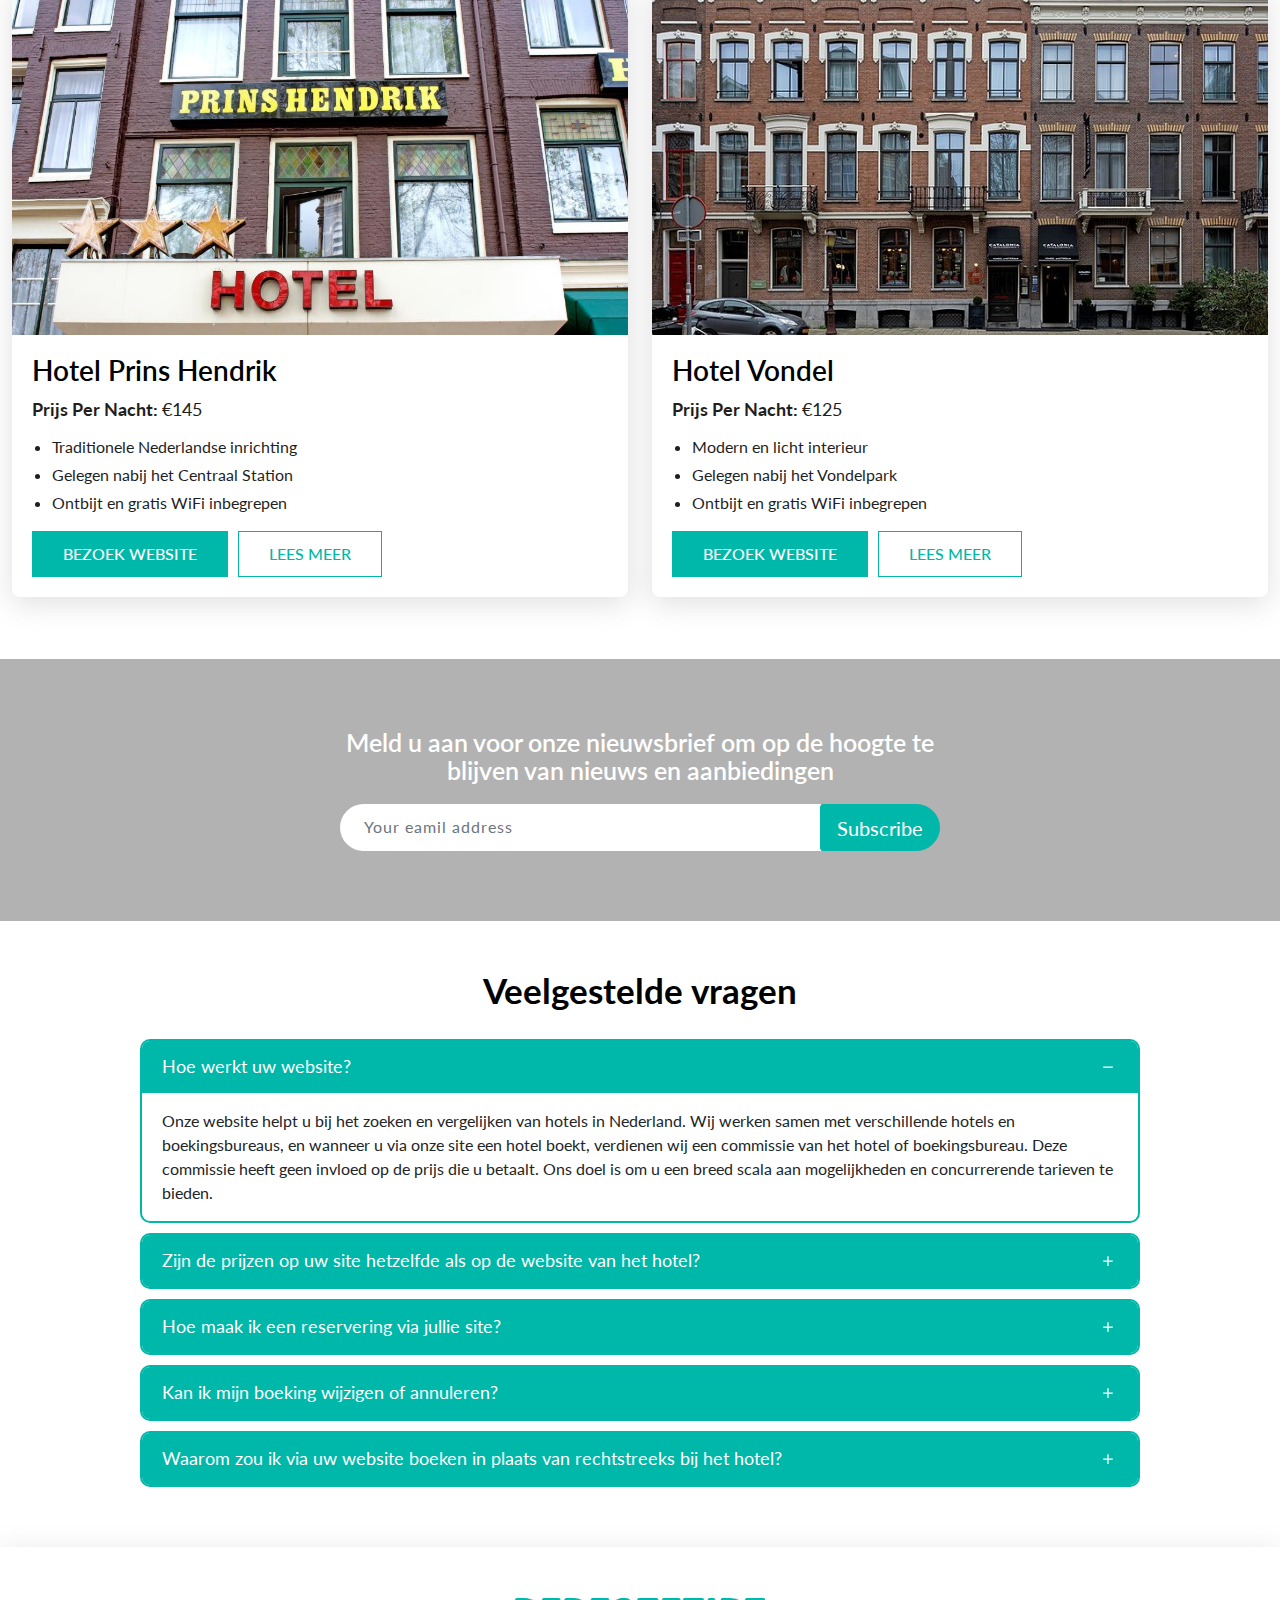
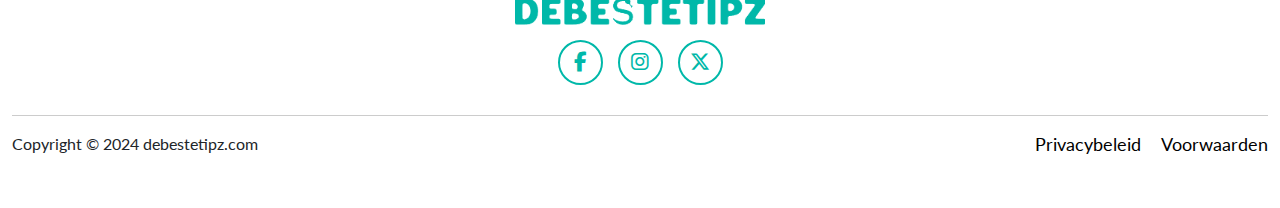
==== commit 74555e6d: "done" ====
--- a/3-star-hotels.html
+++ b/3-star-hotels.html
@@ -19,7 +19,7 @@
 			<ul>
 				<li><a href="5-star-hotels.html">5 Sterren Hotels</a></li>
 				<li><a href="4-star-hotels.html">4 Sterren Hotels</a></li>
-				<li><a href="3-star-hotels.html">3 Sterren Hotels</a></li>
+				<li><a href="3-star-hotels.html" class="active">3 Sterren Hotels</a></li>
 				<li><a href="guides.html">Gidsen</a></li>
 			
 
@@ -27,7 +27,7 @@
 		</nav>
 		<div class="menuToggle" onclick="ToggleMenu();"></div>
 	</header>
-	<section class="banner sub-banner">
+	<section class="banner sub-banner" style="background-image: url(assets/images/three-star-banner.jfif);">
 
         <div class="banner-wrap ">
              <div class="banner-text">
@@ -65,7 +65,7 @@
         <div class="container">
             <div class="link-box">
                 <div class="row">
-                    <div class="col-md-6">
+                    <div class="col-md-6 first-step">
                         <div class="link-wrap">
                             <a href="#">
                                 <img src="assets/images/hero-banner.jpg" alt="">
@@ -75,7 +75,7 @@
                             </a>
                         </div>
                     </div>
-                    <div class="col-md-6">
+                    <div class="col-md-6 first-step">
                         <div class="link-right">
                         <div class="link-wrap link-card-2">
                             <a href="#">
@@ -120,12 +120,12 @@
                     <div class="col-md-6">
                         <div class="recommended-wrap">
                             <div class="recommended-img">
-                                <a href="#" target="_blank">
-                                    <img src="assets/images/Recommended-Card-1.jpg" alt="">
-                                </a>
-                            </div>
-                            <div class="recommended-text">
-                               <a href="#" target="_blank">
+                                <a href="https://fizeaustraat.hotelv.com/nl/?gad_source=1&gclid=CjwKCAjw2dG1BhB4EiwA998cqK14Z69RKuV25f6haBBC0J4v_Vk6bQ0hdCnXHwQFrNIf8dqLgsPNYxoCsIoQAvD_BwE" target="_blank">
+                                    <img src="assets/images/Three-Card-1.jpg" alt="">
+                                </a>
+                            </div>
+                            <div class="recommended-text">
+                               <a href="https://fizeaustraat.hotelv.com/nl/?gad_source=1&gclid=CjwKCAjw2dG1BhB4EiwA998cqK14Z69RKuV25f6haBBC0J4v_Vk6bQ0hdCnXHwQFrNIf8dqLgsPNYxoCsIoQAvD_BwE" target="_blank">
                                 <h3>
                                     Hotel V Fizeaustraat
                                 </h3>
@@ -155,23 +155,23 @@
                                 keuze voor zowel zakelijke als vakantiegangers.
                                </p>
                               <div class="visit-btns">
-                                <a href="#" target="_blank">Bezoek website</a>
-                               <a class="morelesss-button" href="javascript:void(0)">lees meer</a>
-
-                               </div>
-                            </div>
-                        </div>
-                    </div>
-
-                    <div class="col-md-6">
-                        <div class="recommended-wrap">
-                            <div class="recommended-img">
-                                <a href="#" target="_blank">
-                                    <img src="assets/images/Recommended-Card-1.jpg" alt="">
-                                </a>
-                            </div>
-                            <div class="recommended-text">
-                               <a href="#" target="_blank">
+                                <a href="https://fizeaustraat.hotelv.com/nl/?gad_source=1&gclid=CjwKCAjw2dG1BhB4EiwA998cqK14Z69RKuV25f6haBBC0J4v_Vk6bQ0hdCnXHwQFrNIf8dqLgsPNYxoCsIoQAvD_BwE" target="_blank">Bezoek website</a>
+                               <a class="morelesss-button" href="javascript:void(0)">lees meer</a>
+
+                               </div>
+                            </div>
+                        </div>
+                    </div>
+
+                    <div class="col-md-6">
+                        <div class="recommended-wrap">
+                            <div class="recommended-img">
+                                <a href="https://www.thesocialhub.co/current-promotions/summer-deal/?utm_source=google&utm_medium=cpc&utm_campaign=summer-city-offer_2024&utm_term=brand&utm_content=nld-en&utm_source_platform=hotel-ams01&utm_creative_format=text&utm_marketing_tactic=convert&gad_source=1&gclid=CjwKCAjw2dG1BhB4EiwA998cqEL4L6eqHZAm6DSm16dno7_xBEAMpN77SjEoisqoKvR6AWV3ShMFthoCORsQAvD_BwE" target="_blank">
+                                    <img src="assets/images/Three-Card-2.jpg" alt="">
+                                </a>
+                            </div>
+                            <div class="recommended-text">
+                               <a href="https://www.thesocialhub.co/current-promotions/summer-deal/?utm_source=google&utm_medium=cpc&utm_campaign=summer-city-offer_2024&utm_term=brand&utm_content=nld-en&utm_source_platform=hotel-ams01&utm_creative_format=text&utm_marketing_tactic=convert&gad_source=1&gclid=CjwKCAjw2dG1BhB4EiwA998cqEL4L6eqHZAm6DSm16dno7_xBEAMpN77SjEoisqoKvR6AWV3ShMFthoCORsQAvD_BwE" target="_blank">
                                 <h3>
                                     The Student Hotel Amsterdam City
                                 </h3>
@@ -201,23 +201,23 @@
                                 maken het een aantrekkelijke keuze voor jonge reizigers en zakenmensen.
                                </p>
                               <div class="visit-btns">
-                                <a href="#" target="_blank">Bezoek website</a>
-                               <a class="morelesss-button" href="javascript:void(0)">lees meer</a>
-
-                               </div>
-                            </div>
-                        </div>
-                    </div>
-
-                    <div class="col-md-6">
-                        <div class="recommended-wrap">
-                            <div class="recommended-img">
-                                <a href="#" target="_blank">
-                                    <img src="assets/images/Recommended-Card-1.jpg" alt="">
-                                </a>
-                            </div>
-                            <div class="recommended-text">
-                               <a href="#" target="_blank">
+                                <a href="https://www.thesocialhub.co/current-promotions/summer-deal/?utm_source=google&utm_medium=cpc&utm_campaign=summer-city-offer_2024&utm_term=brand&utm_content=nld-en&utm_source_platform=hotel-ams01&utm_creative_format=text&utm_marketing_tactic=convert&gad_source=1&gclid=CjwKCAjw2dG1BhB4EiwA998cqEL4L6eqHZAm6DSm16dno7_xBEAMpN77SjEoisqoKvR6AWV3ShMFthoCORsQAvD_BwE" target="_blank">Bezoek website</a>
+                               <a class="morelesss-button" href="javascript:void(0)">lees meer</a>
+
+                               </div>
+                            </div>
+                        </div>
+                    </div>
+
+                    <div class="col-md-6">
+                        <div class="recommended-wrap">
+                            <div class="recommended-img">
+                                <a href="https://www.hoteltheexchange.com/" target="_blank">
+                                    <img src="assets/images/Three-Card-3.jpg" alt="">
+                                </a>
+                            </div>
+                            <div class="recommended-text">
+                               <a href="https://www.hoteltheexchange.com/" target="_blank">
                                 <h3>
                                     Hotel The Exchange
                                 </h3>
@@ -247,23 +247,23 @@
                                 van Amsterdam.
                                </p>
                               <div class="visit-btns">
-                                <a href="#" target="_blank">Bezoek website</a>
-                               <a class="morelesss-button" href="javascript:void(0)">lees meer</a>
-
-                               </div>
-                            </div>
-                        </div>
-                    </div>
-
-                    <div class="col-md-6">
-                        <div class="recommended-wrap">
-                            <div class="recommended-img">
-                                <a href="#" target="_blank">
-                                    <img src="assets/images/Recommended-Card-1.jpg" alt="">
-                                </a>
-                            </div>
-                            <div class="recommended-text">
-                               <a href="#" target="_blank">
+                                <a href="https://www.hoteltheexchange.com/" target="_blank">Bezoek website</a>
+                               <a class="morelesss-button" href="javascript:void(0)">lees meer</a>
+
+                               </div>
+                            </div>
+                        </div>
+                    </div>
+
+                    <div class="col-md-6">
+                        <div class="recommended-wrap">
+                            <div class="recommended-img">
+                                <a href="https://www.hotelastoria-barcelona.com/en" target="_blank">
+                                    <img src="assets/images/Three-Card-4.jpg" alt="">
+                                </a>
+                            </div>
+                            <div class="recommended-text">
+                               <a href="https://www.hotelastoria-barcelona.com/en" target="_blank">
                                 <h3>
                                     Hotel Astoria
                                 </h3>
@@ -292,23 +292,23 @@
                                 een comfortabele basis voor uw verblijf in Amsterdam.
                                </p>
                               <div class="visit-btns">
-                                <a href="#" target="_blank">Bezoek website</a>
-                               <a class="morelesss-button" href="javascript:void(0)">lees meer</a>
-
-                               </div>
-                            </div>
-                        </div>
-                    </div>
-
-                    <div class="col-md-6">
-                        <div class="recommended-wrap">
-                            <div class="recommended-img">
-                                <a href="#" target="_blank">
-                                    <img src="assets/images/Recommended-Card-1.jpg" alt="">
-                                </a>
-                            </div>
-                            <div class="recommended-text">
-                               <a href="#" target="_blank">
+                                <a href="https://www.hotelastoria-barcelona.com/en" target="_blank">Bezoek website</a>
+                               <a class="morelesss-button" href="javascript:void(0)">lees meer</a>
+
+                               </div>
+                            </div>
+                        </div>
+                    </div>
+
+                    <div class="col-md-6">
+                        <div class="recommended-wrap">
+                            <div class="recommended-img">
+                                <a href="https://www.hotelespresso.nl/" target="_blank">
+                                    <img src="assets/images/Three-Card-5.jpg" alt="">
+                                </a>
+                            </div>
+                            <div class="recommended-text">
+                               <a href="https://www.hotelespresso.nl/" target="_blank">
                                 <h3>
                                     Hotel Espresso
                                 </h3>
@@ -337,23 +337,23 @@
                                 het hotel voor een comfortabele en handige verblijfservaring in Amsterdam.
                                </p>
                               <div class="visit-btns">
-                                <a href="#" target="_blank">Bezoek website</a>
-                               <a class="morelesss-button" href="javascript:void(0)">lees meer</a>
-
-                               </div>
-                            </div>
-                        </div>
-                    </div>
-
-                    <div class="col-md-6">
-                        <div class="recommended-wrap">
-                            <div class="recommended-img">
-                                <a href="#" target="_blank">
-                                    <img src="assets/images/Recommended-Card-1.jpg" alt="">
-                                </a>
-                            </div>
-                            <div class="recommended-text">
-                               <a href="#" target="_blank">
+                                <a href="https://www.hotelespresso.nl/" target="_blank">Bezoek website</a>
+                               <a class="morelesss-button" href="javascript:void(0)">lees meer</a>
+
+                               </div>
+                            </div>
+                        </div>
+                    </div>
+
+                    <div class="col-md-6">
+                        <div class="recommended-wrap">
+                            <div class="recommended-img">
+                                <a href="https://www.hotelaalders.nl/" target="_blank">
+                                    <img src="assets/images/Three-Card-6.jpg" alt="">
+                                </a>
+                            </div>
+                            <div class="recommended-text">
+                               <a href="https://www.hotelaalders.nl/" target="_blank">
                                 <h3>
                                     Hotel Aalders
                                 </h3>
@@ -383,23 +383,23 @@
                                 stad.
                                </p>
                               <div class="visit-btns">
-                                <a href="#" target="_blank">Bezoek website</a>
-                               <a class="morelesss-button" href="javascript:void(0)">lees meer</a>
-
-                               </div>
-                            </div>
-                        </div>
-                    </div>
-
-                    <div class="col-md-6">
-                        <div class="recommended-wrap">
-                            <div class="recommended-img">
-                                <a href="#" target="_blank">
-                                    <img src="assets/images/Recommended-Card-1.jpg" alt="">
-                                </a>
-                            </div>
-                            <div class="recommended-text">
-                               <a href="#" target="_blank">
+                                <a href="https://www.hotelaalders.nl/" target="_blank">Bezoek website</a>
+                               <a class="morelesss-button" href="javascript:void(0)">lees meer</a>
+
+                               </div>
+                            </div>
+                        </div>
+                    </div>
+
+                    <div class="col-md-6">
+                        <div class="recommended-wrap">
+                            <div class="recommended-img">
+                                <a href="https://www.hotel-prinshendrik.nl/en/" target="_blank">
+                                    <img src="assets/images/Three-Card-7.jpg" alt="">
+                                </a>
+                            </div>
+                            <div class="recommended-text">
+                               <a href="https://www.hotel-prinshendrik.nl/en/" target="_blank">
                                 <h3>
                                     Hotel Prins Hendrik
                                 </h3>
@@ -428,23 +428,23 @@
                                 comfort en gemak van uw verblijf.
                                </p>
                               <div class="visit-btns">
-                                <a href="#" target="_blank">Bezoek website</a>
-                               <a class="morelesss-button" href="javascript:void(0)">lees meer</a>
-
-                               </div>
-                            </div>
-                        </div>
-                    </div>
-
-                    <div class="col-md-6">
-                        <div class="recommended-wrap">
-                            <div class="recommended-img">
-                                <a href="#" target="_blank">
-                                    <img src="assets/images/Recommended-Card-1.jpg" alt="">
-                                </a>
-                            </div>
-                            <div class="recommended-text">
-                               <a href="#" target="_blank">
+                                <a href="https://www.hotel-prinshendrik.nl/en/" target="_blank">Bezoek website</a>
+                               <a class="morelesss-button" href="javascript:void(0)">lees meer</a>
+
+                               </div>
+                            </div>
+                        </div>
+                    </div>
+
+                    <div class="col-md-6">
+                        <div class="recommended-wrap">
+                            <div class="recommended-img">
+                                <a href="https://conscioushotels.com/nl/stay/vondelpark?gad_source=1&gclid=CjwKCAjw2dG1BhB4EiwA998cqJMsZMZrgcxAg14uhnoMxqAs9dpCrqS5tGVU8Di8L-xoT3BDWel6hhoCHxAQAvD_BwE" target="_blank">
+                                    <img src="assets/images/Three-Card-8.jpg" alt="">
+                                </a>
+                            </div>
+                            <div class="recommended-text">
+                               <a href="https://conscioushotels.com/nl/stay/vondelpark?gad_source=1&gclid=CjwKCAjw2dG1BhB4EiwA998cqJMsZMZrgcxAg14uhnoMxqAs9dpCrqS5tGVU8Di8L-xoT3BDWel6hhoCHxAQAvD_BwE" target="_blank">
                                 <h3>
                                     Hotel Vondel
                                 </h3>
@@ -473,7 +473,7 @@
                                 comfortabele en waardevolle optie voor uw verblijf in Amsterdam.
                                </p>
                               <div class="visit-btns">
-                                <a href="#" target="_blank">Bezoek website</a>
+                                <a href="https://conscioushotels.com/nl/stay/vondelpark?gad_source=1&gclid=CjwKCAjw2dG1BhB4EiwA998cqJMsZMZrgcxAg14uhnoMxqAs9dpCrqS5tGVU8Di8L-xoT3BDWel6hhoCHxAQAvD_BwE" target="_blank">Bezoek website</a>
                                <a class="morelesss-button" href="javascript:void(0)">lees meer</a>
 
                                </div>
--- a/assets/css/style.css
+++ b/assets/css/style.css
@@ -111,15 +111,17 @@
     border-bottom: 2px solid transparent;
 
 }
-
+header nav ul li a:hover, header nav ul li a.active{
+    color: #00b8a9;
+}
 header nav ul li a:hover,
 header nav ul li a.active
 {
-    border-bottom: 2px solid #fff;
+    border-bottom: 2px solid #00b8a9;
 }
 header.sticky ul li a:hover,
 header.sticky ul li a.active{
-    border-color: #000;
+    border-color: #00b8a9;
 }
 .menuToggle
 {
@@ -140,7 +142,6 @@
 header.sticky .menuToggle
 {
     /* filter: invert(1); */
-
 }
 .menuToggle.active
 {
@@ -216,6 +217,13 @@
     font-weight: 500;
     text-transform: uppercase;
     border: 1px solid #00b8a9;
+    transition: all 0.3s linear;
+
+}
+
+a.moreless-button:hover, .visit-btns a:hover{
+ background-color: transparent;
+ color: #00b8a9;   
 }
 /* banner section css end */
 
@@ -267,11 +275,18 @@
 /* Recommended  section css start */
 .recommended-img {
     height: 350px;
+    overflow: hidden;
+
+}
+.recommended-img:hover img{
+    transform: scale(1.05);
 }
 .recommended-img img{
     height: 100%;
     width: 100%;
     object-fit: cover;
+    transition: all 0.3s linear;
+
 }
 .recommended-text h3 {
     font-size: 1.75rem;
@@ -302,6 +317,11 @@
     background-color: transparent;
     color: #00b8a9;
     border: 1px solid #00b8a9;
+
+}
+a.morelesss-button:hover{
+    color: #fff;
+    background-color: #00b8a9;
 
 }
 .visit-btns{
@@ -544,6 +564,12 @@
     border: 2px solid #00b8a9;
     border-radius: 50px;
     color: #00b8a9;
+    transition: all 0.3s linear;
+
+}
+.social-links ul li a:hover{
+    background-color: #00b8a9;
+    color: #fff;
 }
 .site-footer{
     box-shadow: rgba(100, 100, 111, 0.2) 0px 7px 29px 0px;
@@ -557,6 +583,10 @@
 .footer-links ul li a {
     font-size: 1.125rem;
     color: #000;
+    transition: all 0.3s linear;
+}
+.footer-links ul li a:hover{
+    color: #00b8a9;
 }
 .copy-right {
     display: flex;
--- a/assets/css/media.css
+++ b/assets/css/media.css
@@ -19,6 +19,12 @@
 }
 header ul li a {
     padding: 0 10px;
+}
+section.banner.sub-banner {
+    height: 470px;
+}
+.sub-banner .banner-text h1 {
+    font-size: 2.5125rem;
 }
 }
 
@@ -119,3 +125,64 @@
     }
 }
 
+@media(max-width:767px){
+    html{
+        font-size: 14px;
+    }
+    header, header.sticky  {
+        padding: 20px 20px;
+        background: #fff;
+    }
+    .menuToggle {
+        right: 20px;
+    }
+    .accordion-button::after {
+        width: 2rem;
+        height: 2rem;
+        background-size: 2rem;
+    }
+    section.banner.sub-banner {
+        height: 450px;
+    }
+}
+
+@media(max-width:575px){
+    .link-wrap {
+        height: 300px;
+    }
+    .copy-right {
+        flex-direction: column-reverse;
+    }
+    .footer-links {
+        margin-bottom: 10px;
+    }
+    .service-image {
+        height: 350px;
+    }
+}
+
+@media(max-width:375px){
+    .banner {
+        height: 55vh;
+    }
+    .banner-text h1 {
+        font-size: 2.8rem;
+    }
+    .link-wrap, .recommended-img {
+        height: 250px;
+    }
+    .recommended-text {
+        padding: 15px 15px 15px;
+    }
+    .visit-btns {
+        position: inherit;
+        flex-direction: column;
+        text-align: center;
+    }
+    .service-image {
+        height: 300px;
+    }
+    section.banner.sub-banner {
+        height: 420px;
+    }
+}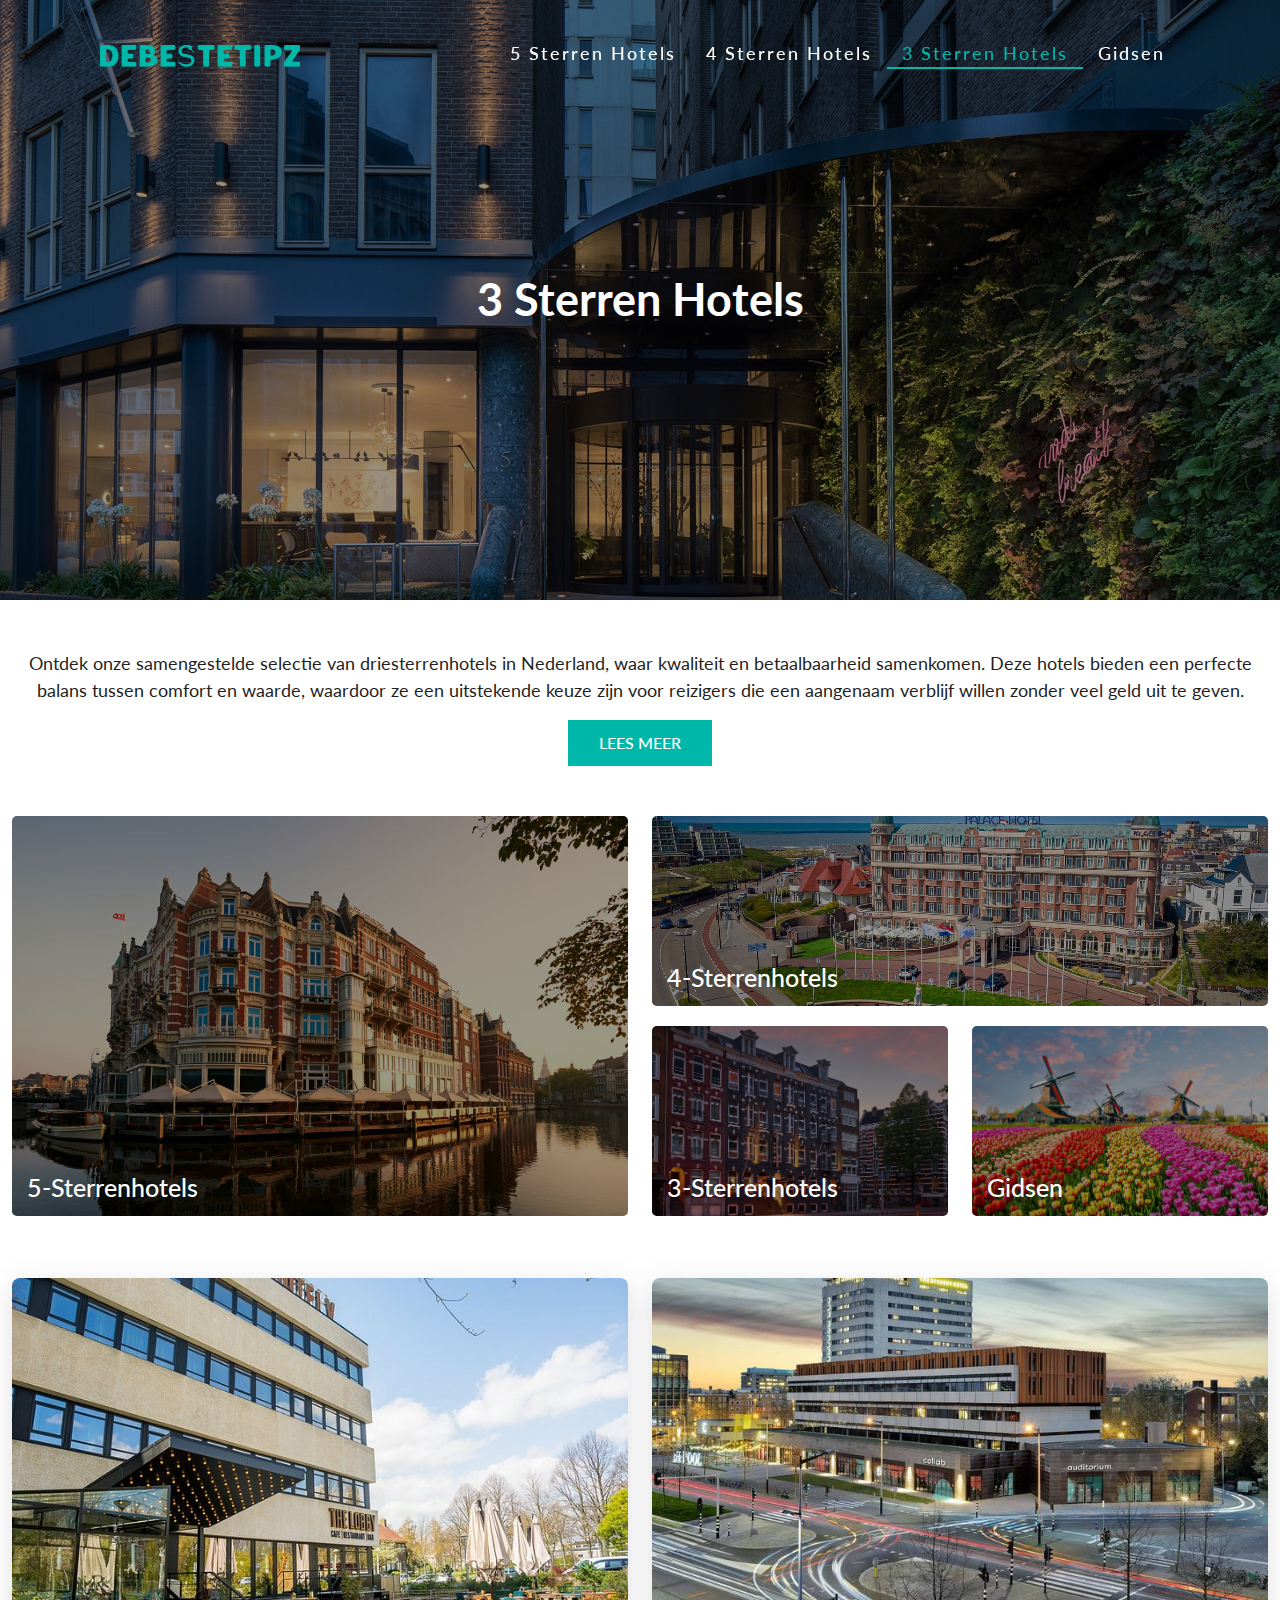
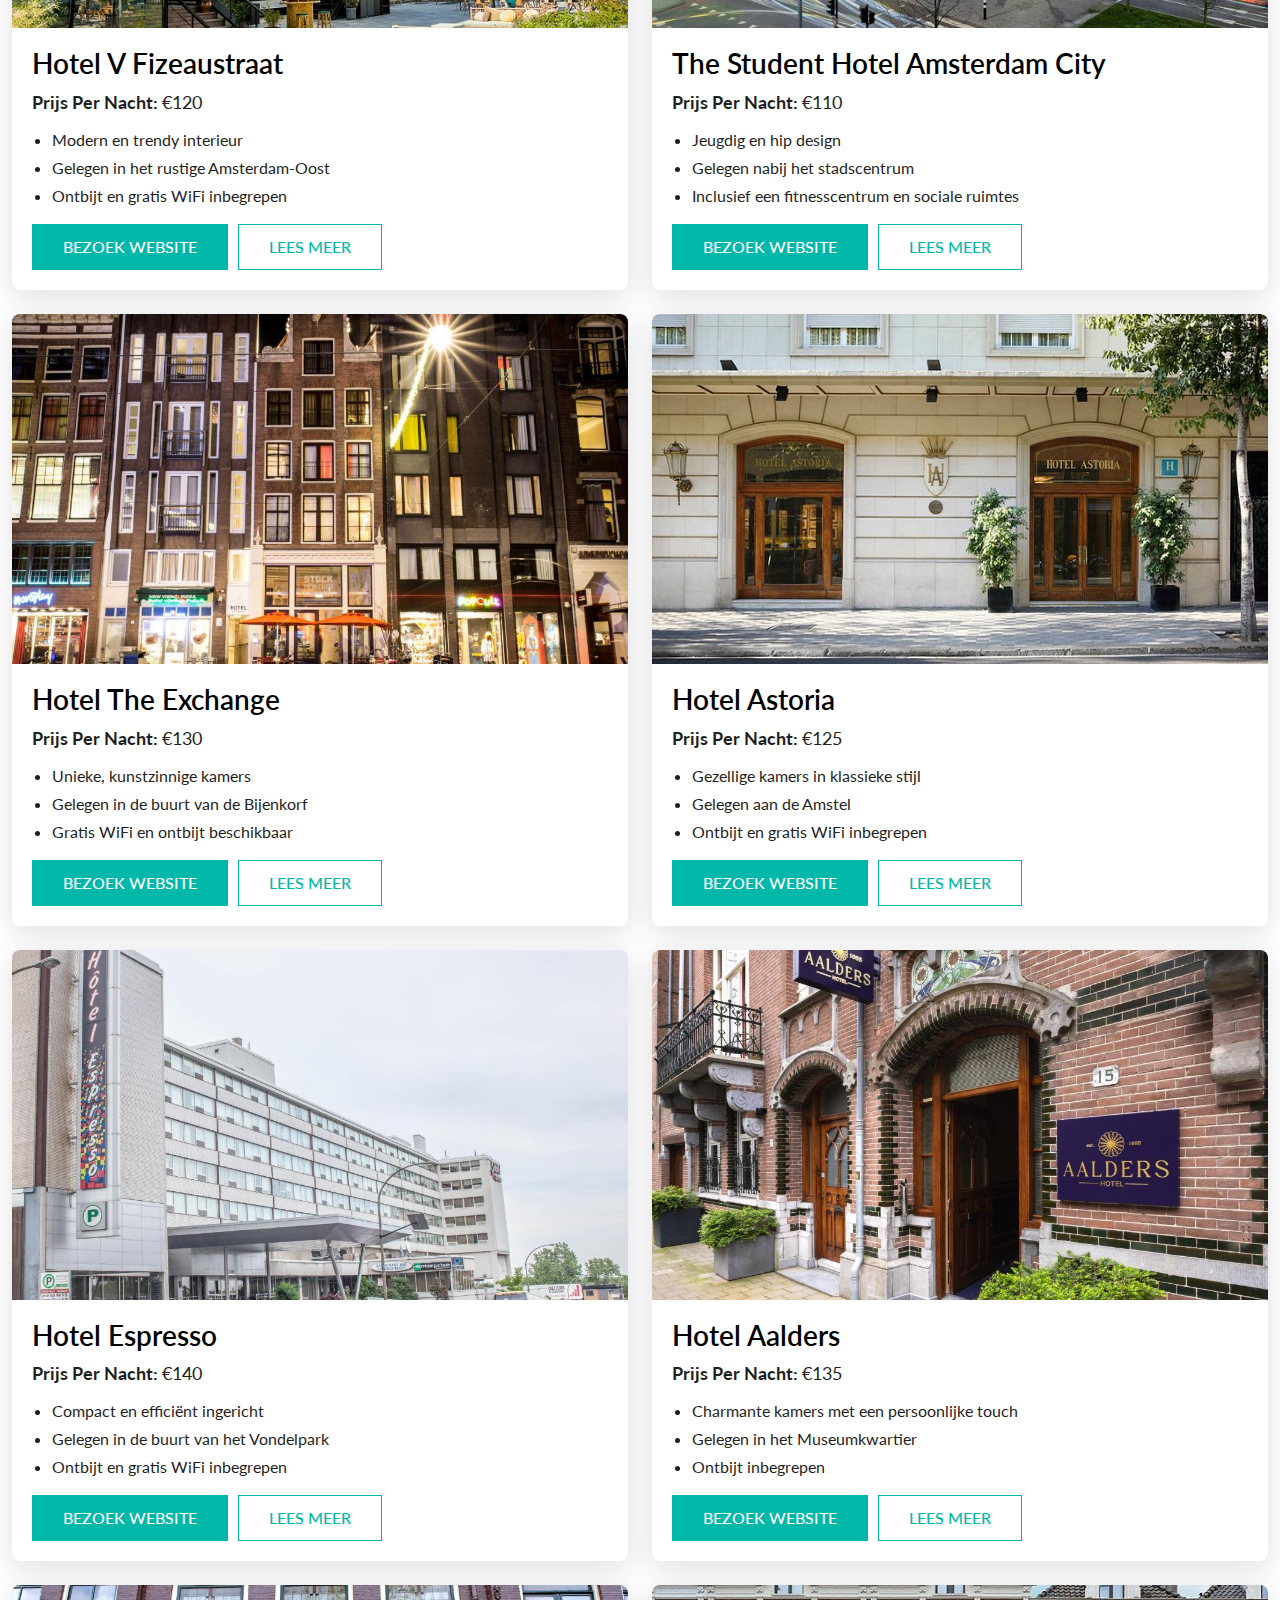
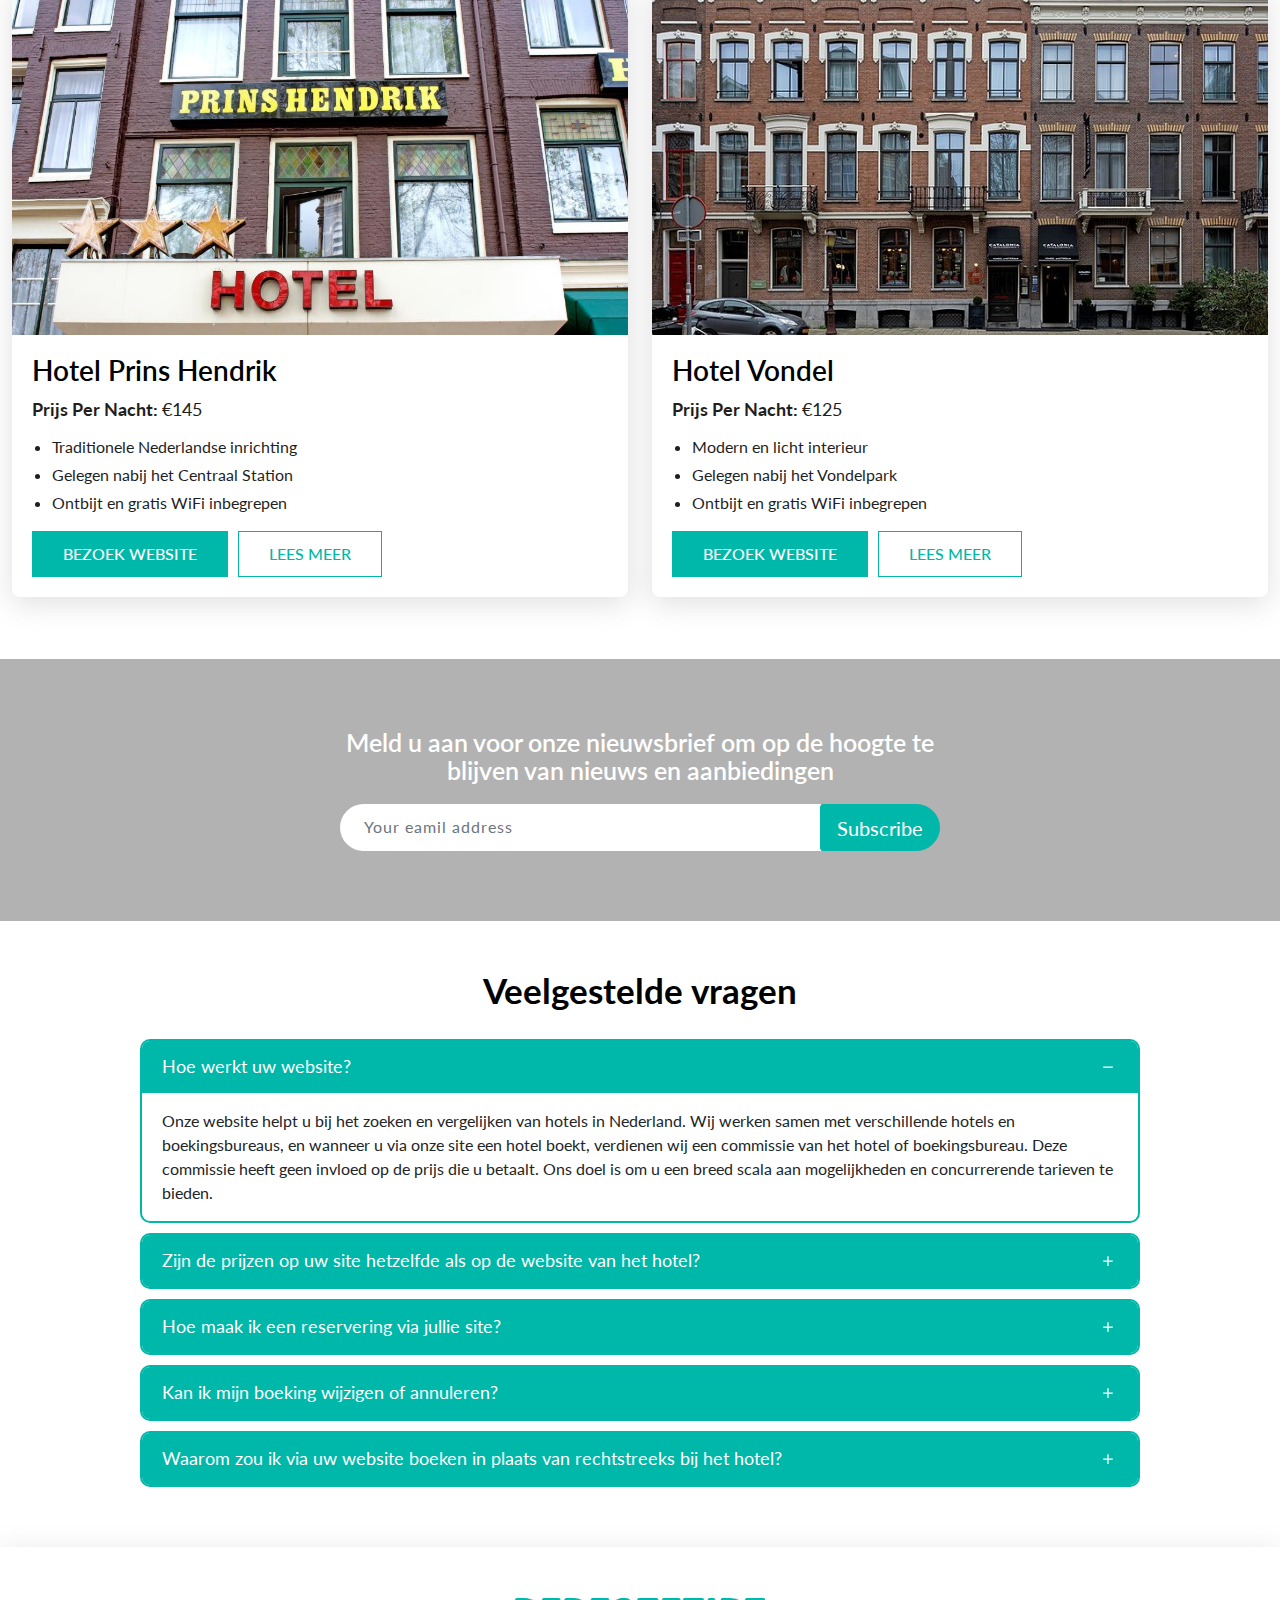
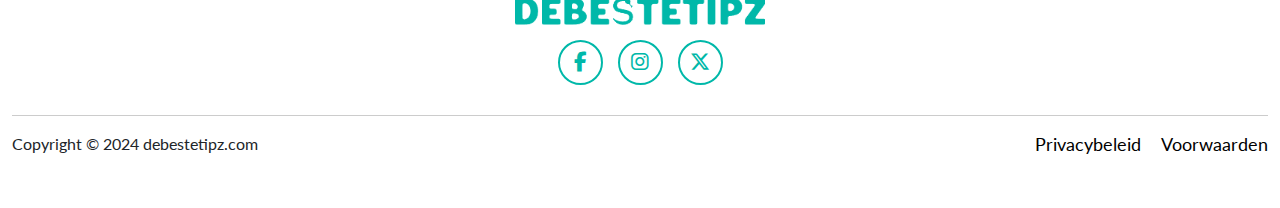
==== commit 1bad7f91: "done" ====
--- a/3-star-hotels.html
+++ b/3-star-hotels.html
@@ -61,14 +61,14 @@
     </div>
 
 
-    <div class="link-sec pb-50">
+     <div class="link-sec pb-50">
         <div class="container">
             <div class="link-box">
                 <div class="row">
                     <div class="col-md-6 first-step">
                         <div class="link-wrap">
-                            <a href="#">
-                                <img src="assets/images/hero-banner.jpg" alt="">
+                            <a href="5-star-hotels.html">
+                                <img src="assets/images/link-card-1.jpg" alt="">
                                 <h5>
                                     5-sterrenhotels
                                 </h5>
@@ -78,8 +78,8 @@
                     <div class="col-md-6 first-step">
                         <div class="link-right">
                         <div class="link-wrap link-card-2">
-                            <a href="#">
-                                <img src="assets/images/hero-banner.jpg" alt="">
+                            <a href="4-star-hotels.html">
+                                <img src="assets/images/link-card-2.jpg" alt="">
                                 <h5>
                                     4-sterrenhotels
                                 </h5>
@@ -88,8 +88,8 @@
                         <div class="row">
                             <div class="col-md-6">
                                 <div class="link-wrap link-card-2">
-                                    <a href="#">
-                                        <img src="assets/images/hero-banner.jpg" alt="">
+                                    <a href="3-star-hotels.html">
+                                        <img src="assets/images/link-card-3.jpg" alt="">
                                         <h5>
                                             3-sterrenhotels
                                         </h5>
@@ -98,8 +98,8 @@
                             </div>
                             <div class="col-md-6">
                                 <div class="link-wrap link-card-2">
-                                    <a href="#">
-                                        <img src="assets/images/hero-banner.jpg" alt="">
+                                    <a href="guides.html">
+                                        <img src="assets/images/link-card-4.jpeg" alt="">
                                         <h5>
                                             Gidsen
                                         </h5>
--- a/assets/css/style.css
+++ b/assets/css/style.css
@@ -239,6 +239,23 @@
     -ms-transition: all 0.3s linear;
     -o-transition: all 0.3s linear;
 }
+.link-wrap a {
+    position: relative;
+    display: inline-block;
+    height: 100%;
+    width: 100%;
+}
+
+.link-wrap a::before{
+    content: '';
+    position: absolute;
+    top: 0;
+    left: 0;
+    height: 100%;
+    width: 100%;
+    background-color: #000;
+    opacity: 0.4;
+}
 .link-wrap img{
     height: 100%;
     width: 100%;
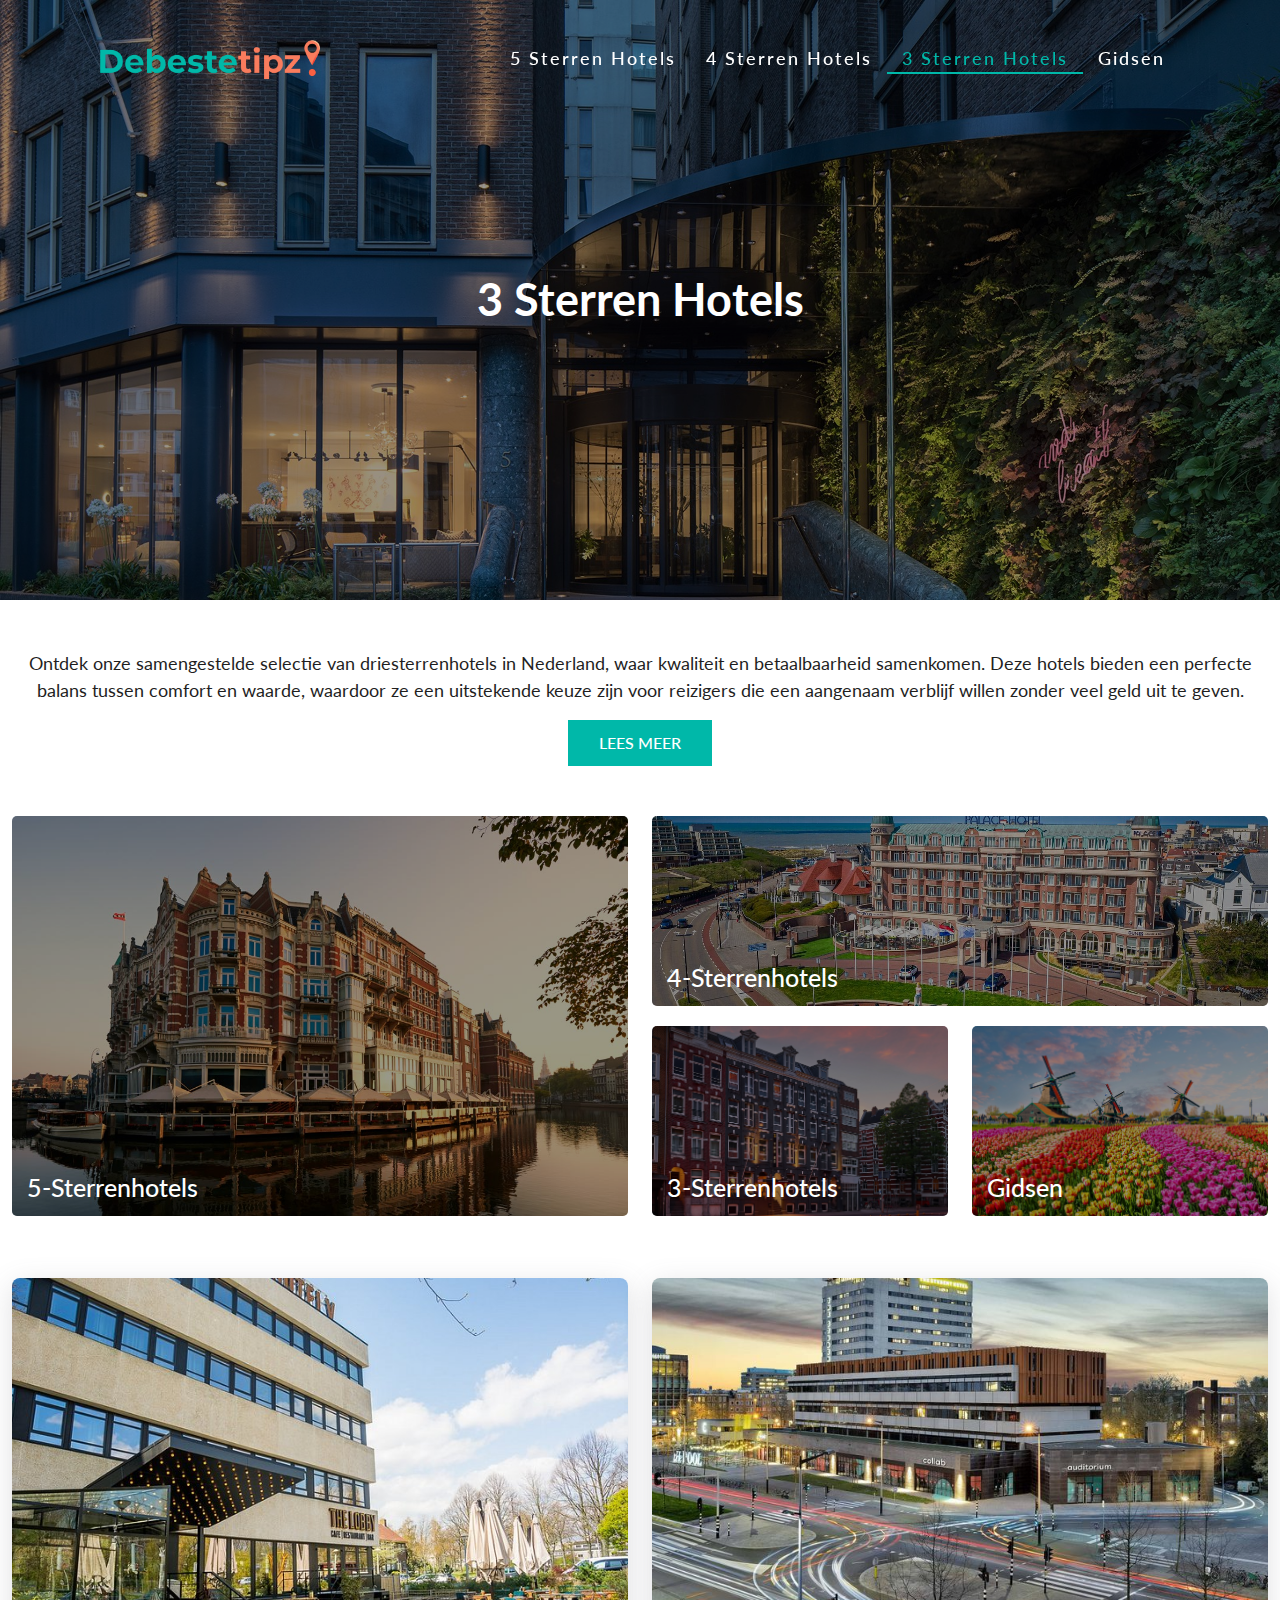
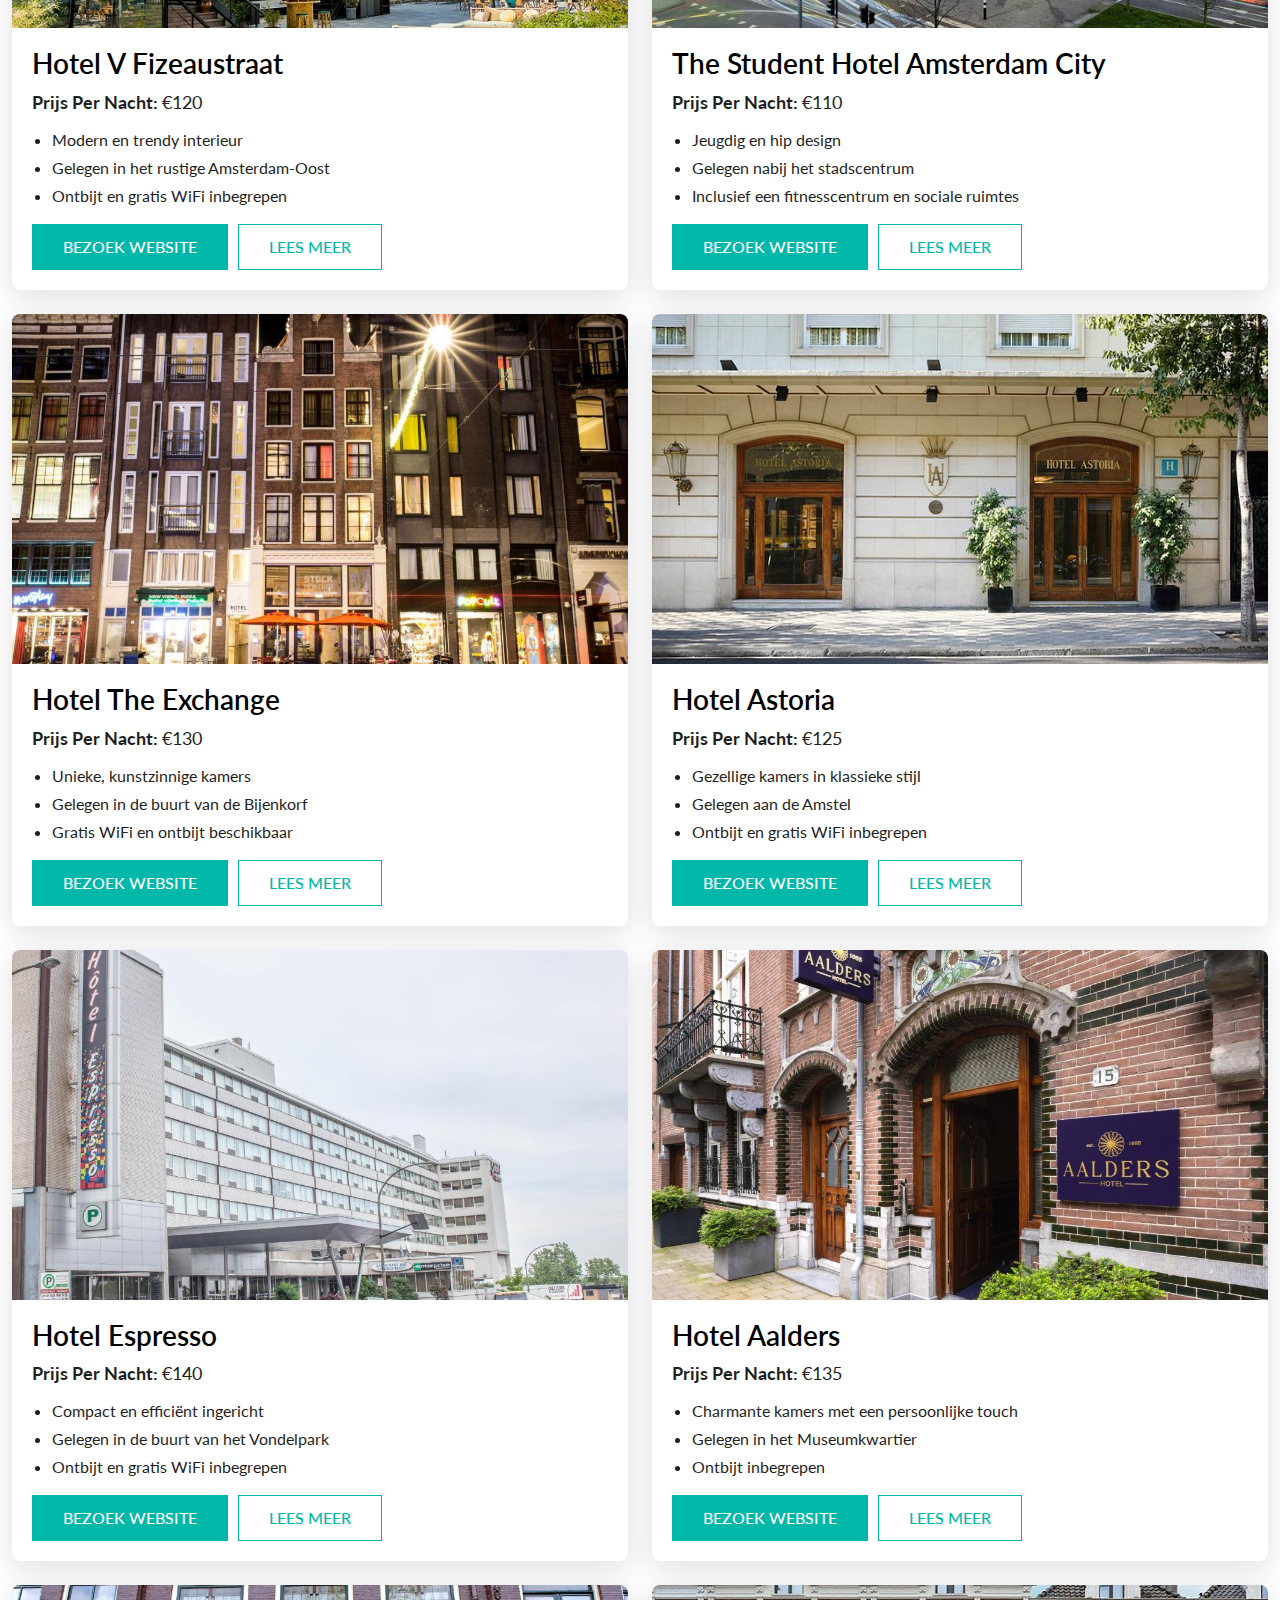
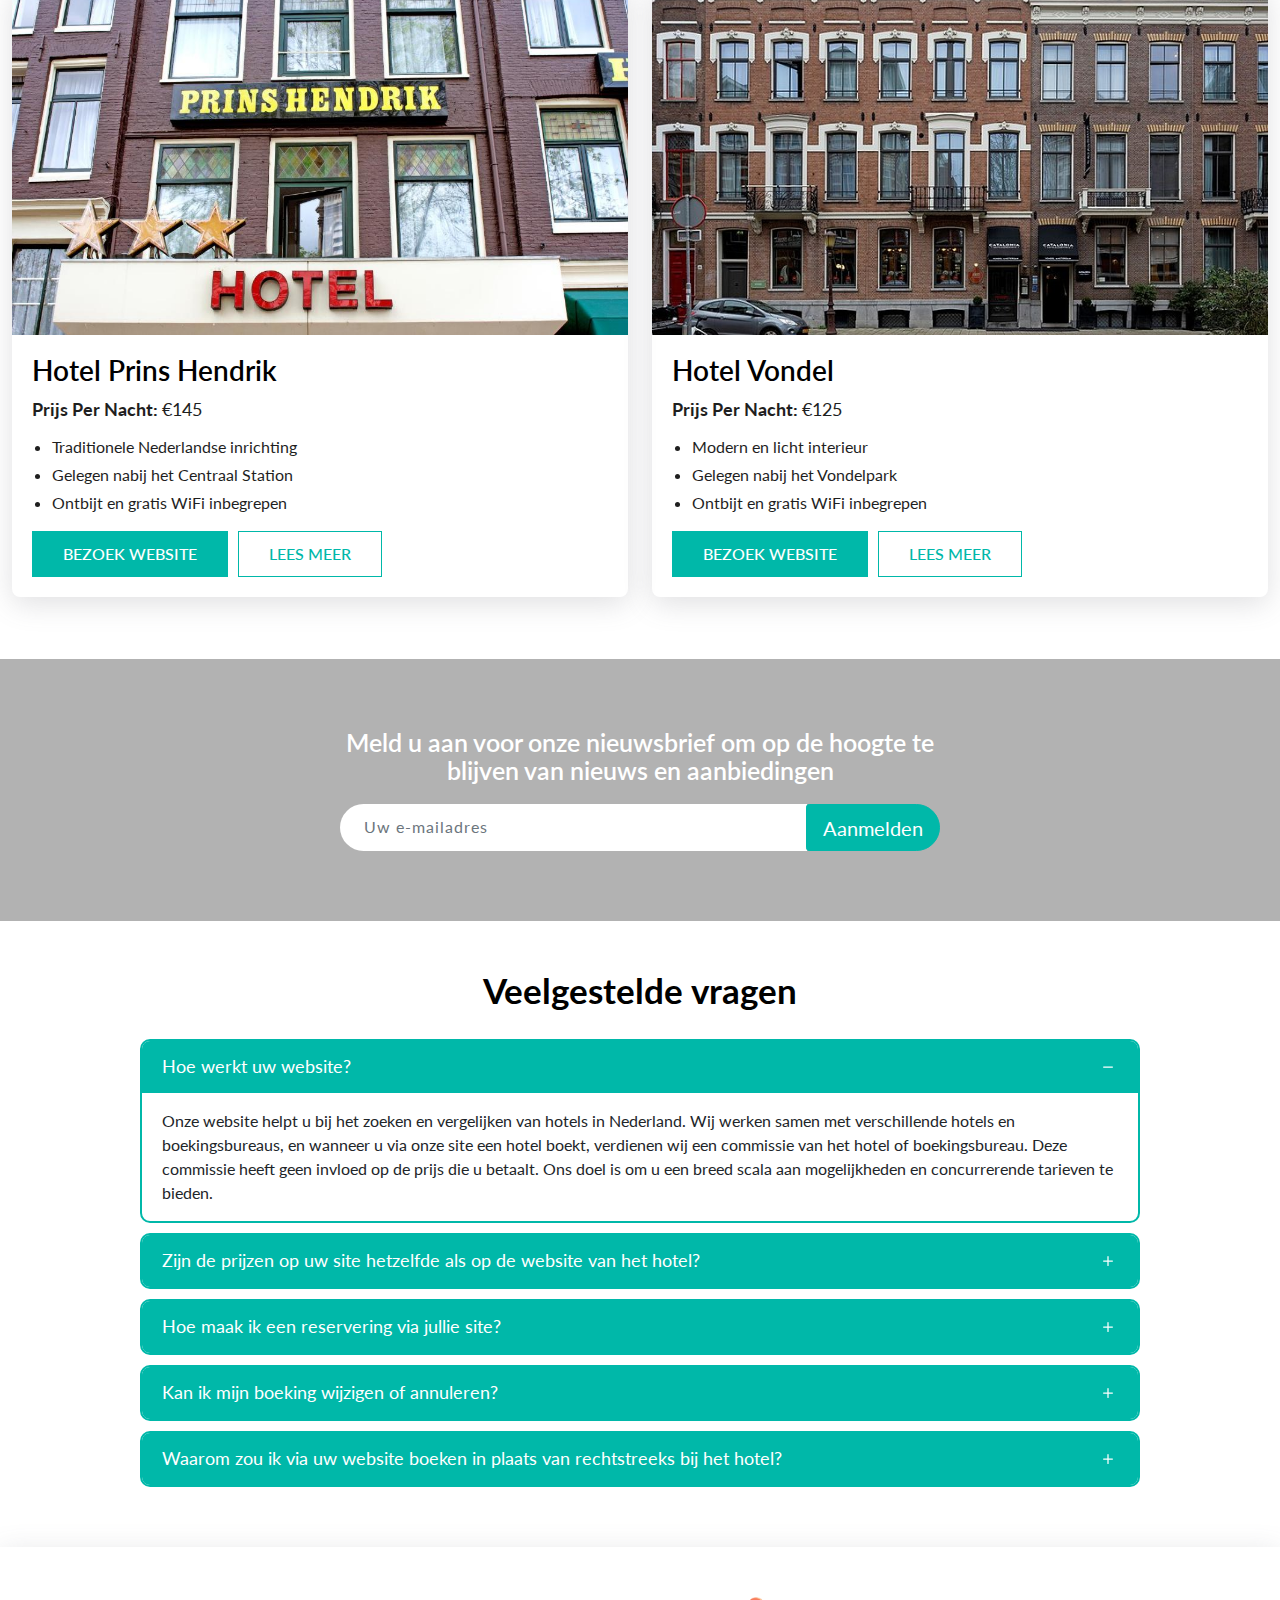
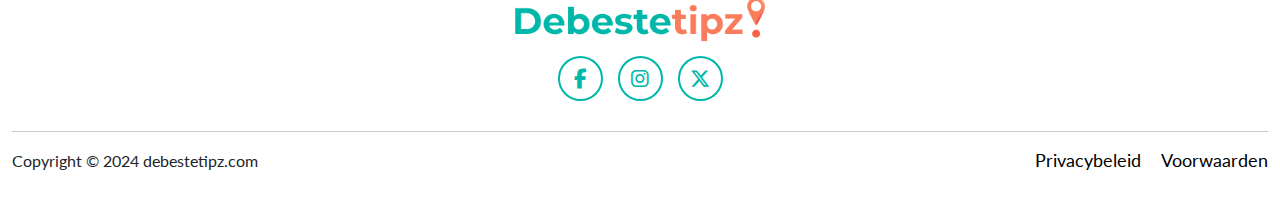
==== commit f0ceee90: "done" ====
--- a/3-star-hotels.html
+++ b/3-star-hotels.html
@@ -498,9 +498,9 @@
                     </h3>
                 </div>
                 <div class="input-group">
-                  <input type="text" class="form-control input-lg" placeholder="Your eamil address">
+                  <input type="text" class="form-control input-lg" placeholder="Uw e-mailadres">
                   <span class="input-group-btn">
-                    <button class="btn btn-success btn-lg" type="submit" >Subscribe</button>
+                    <button class="btn btn-success btn-lg" type="submit" >Aanmelden</button>
                   </span>
                 </div>
               </form>
--- a/assets/css/style.css
+++ b/assets/css/style.css
@@ -82,7 +82,7 @@
     color: #000;
 }
 a.logo img {
-    max-width: 200px;
+    max-width: 220px;
 }
 header ul
 {
@@ -139,10 +139,7 @@
     transition: .6s;
     display: none;
 }
-header.sticky .menuToggle
-{
-    /* filter: invert(1); */
-}
+
 .menuToggle.active
 {
     background: url(../images/close.png);
@@ -151,7 +148,6 @@
     background-repeat: no-repeat;
     background-position: center;
     cursor: pointer;
-    /* filter: invert(1); */
     
 }
 /* header section css end */
@@ -629,7 +625,7 @@
     margin-bottom: 0;
 }
 .privacy-wrap p{
-    font-size: 1rem;
+    font-size: 1.125rem;
     color: #1f1f1f;
     margin-bottom: 10px;
 }
--- a/assets/css/media.css
+++ b/assets/css/media.css
@@ -159,6 +159,9 @@
     .service-image {
         height: 350px;
     }
+    a.logo img {
+        max-width: 190px;
+    }
 }
 
 @media(max-width:375px){
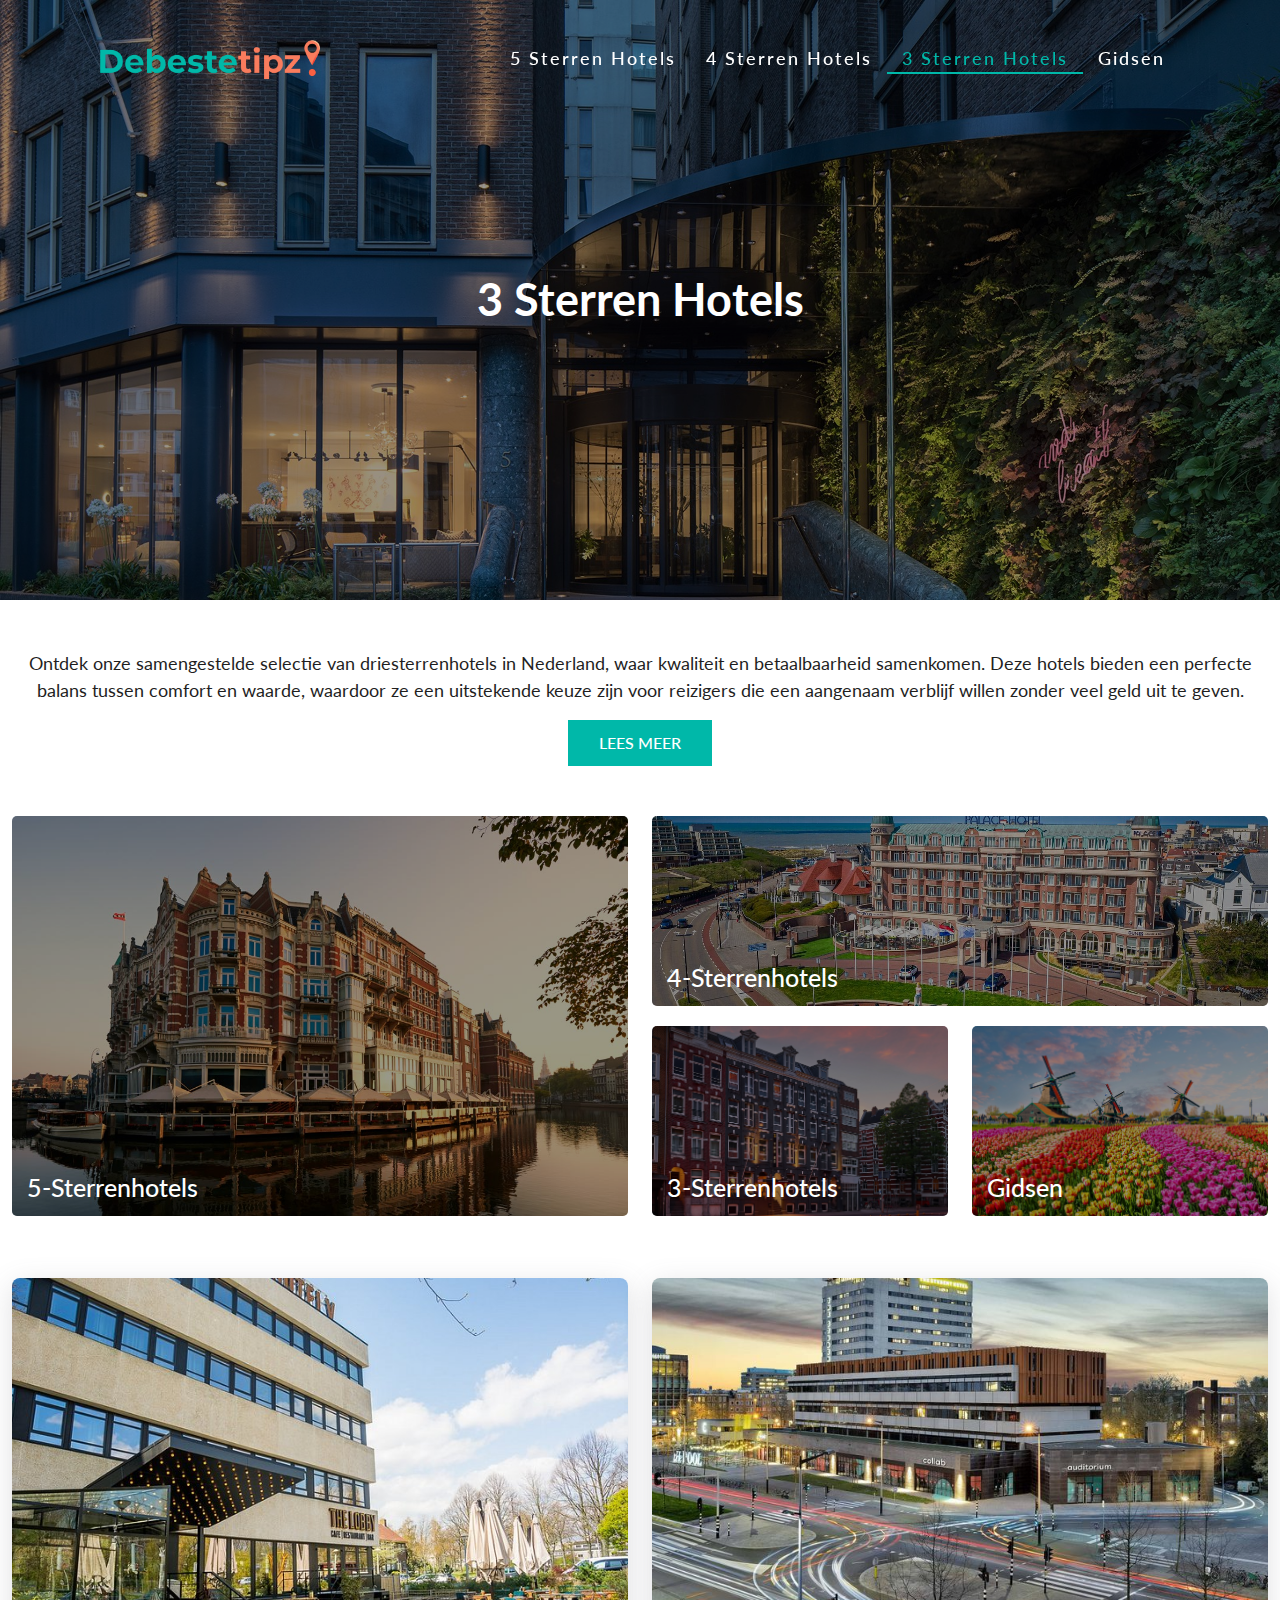
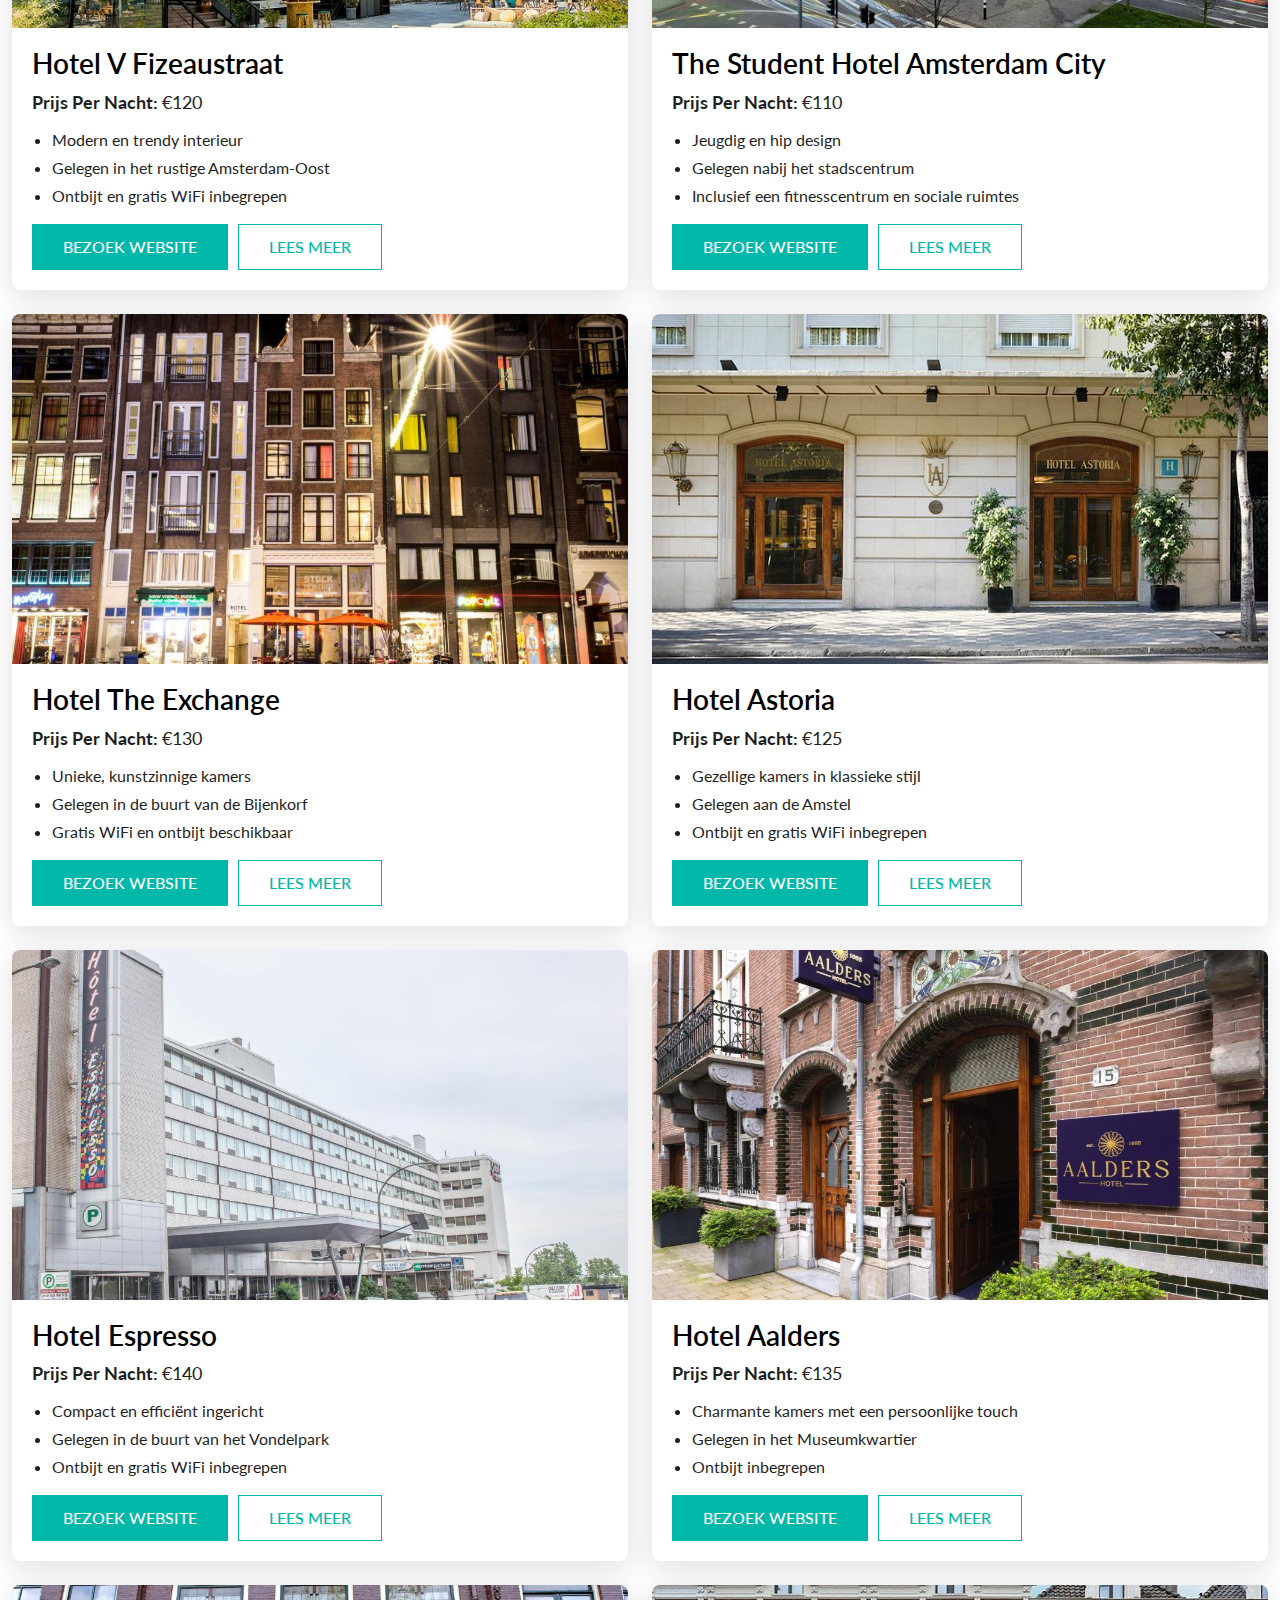
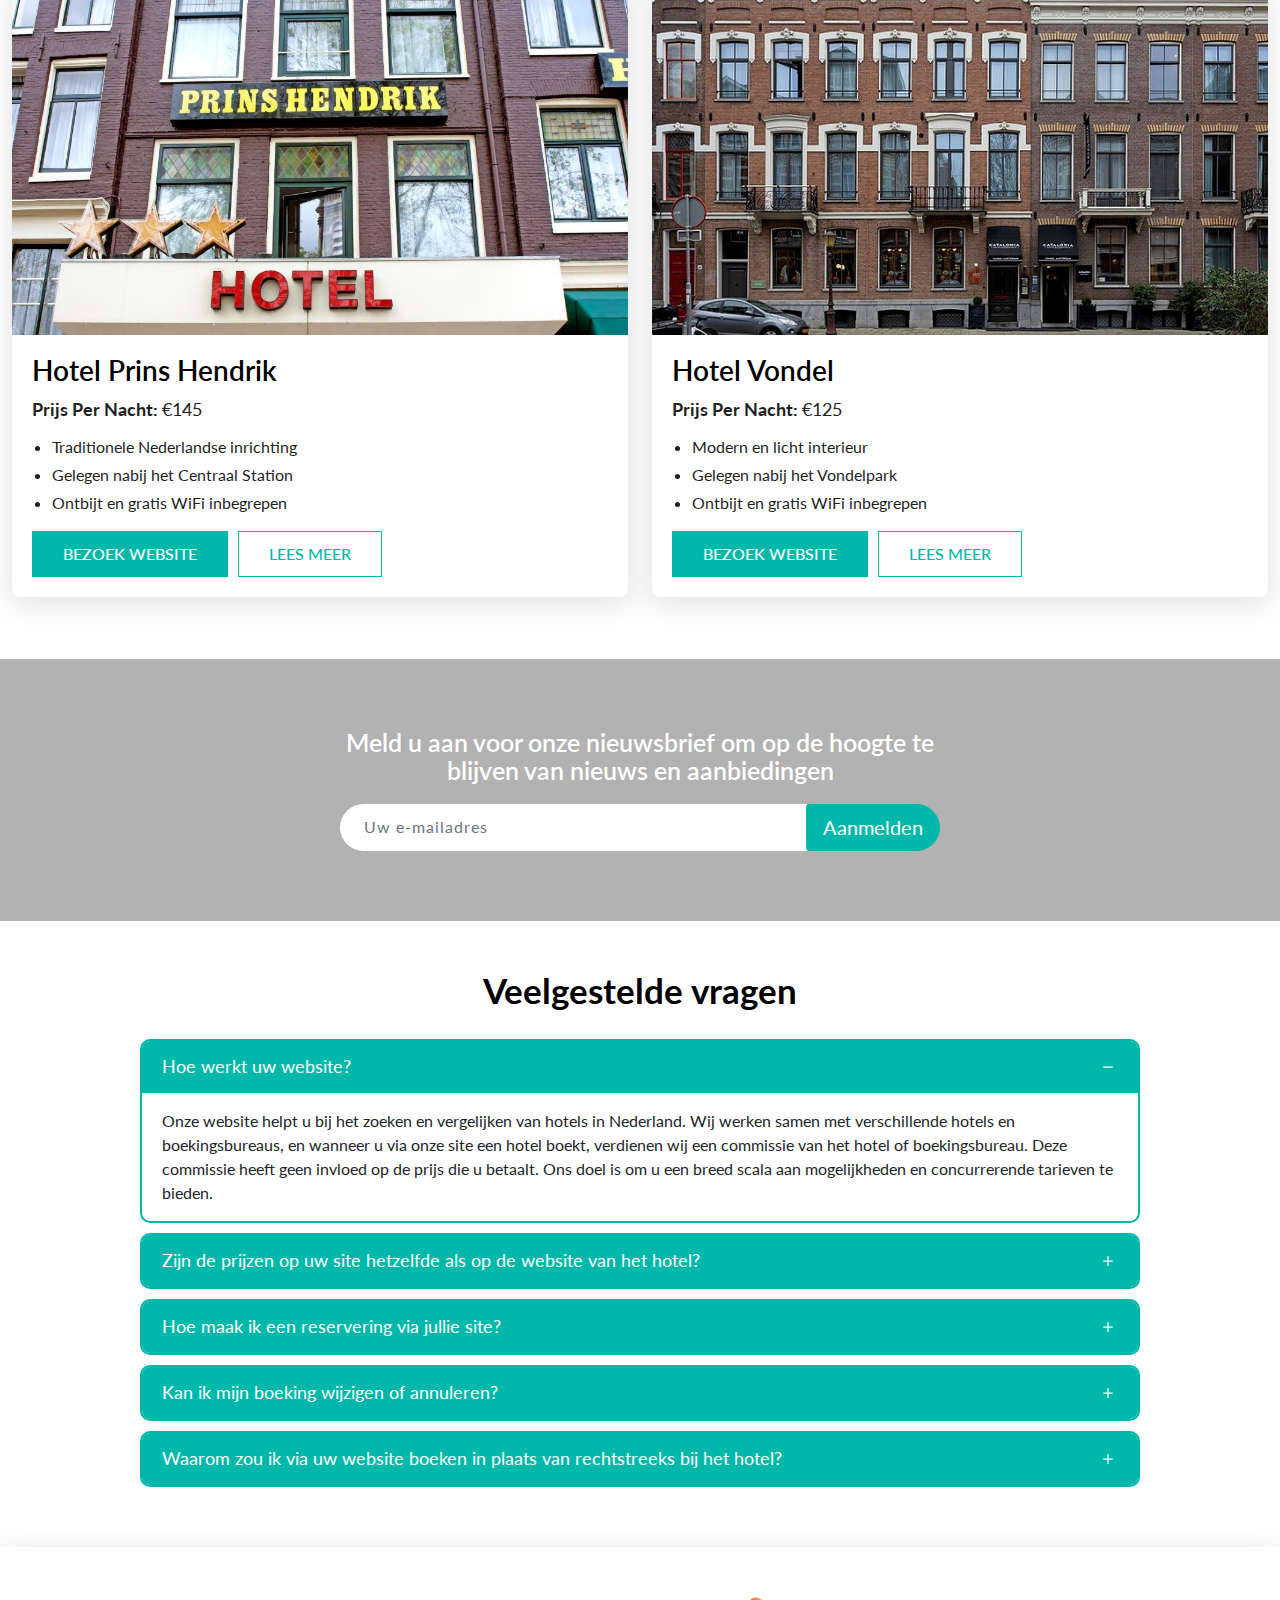
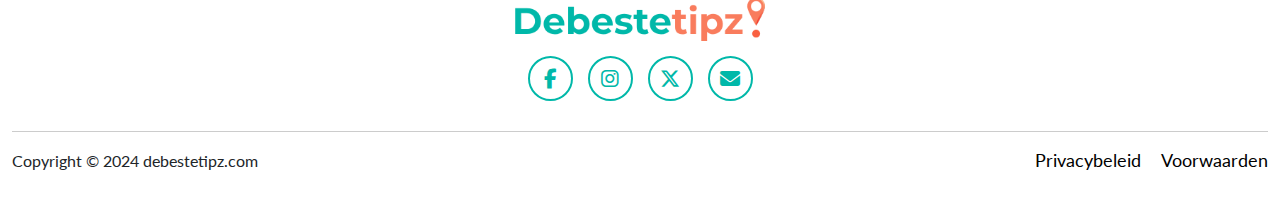
==== commit aae29df1: "done" ====
--- a/3-star-hotels.html
+++ b/3-star-hotels.html
@@ -1,5 +1,5 @@
 <!DOCTYPE html>
-<html lang="en">
+<html lang="nl">
 <head>
     <meta charset="UTF-8">
     <meta name="viewport" content="width=device-width, initial-scale=1.0">
@@ -640,6 +640,11 @@
                                 <i class="fa-brands fa-x-twitter"></i>
                             </a>
                         </li>
+                        <li>
+                            <a href="mailto:info@debestetipz.com">
+                                <i class="fa-solid fa-envelope"></i>
+                            </a>
+                        </li>
                     </ul>
                 </div>
             </div>
--- a/assets/css/style.css
+++ b/assets/css/style.css
@@ -397,6 +397,13 @@
   background:#00b8a9;
   border-color:#00b8a9;
   height:46.5px;
+  display: flex;
+  align-items: center;
+  justify-content: center;
+}
+.form-subscribe .btn:hover{
+    background-color: #f97c5d;
+    border-color: #f97c5d;
 }
 .news-letter{
     background-image: url(https://i.ibb.co/JRrHmhv/shanghai.jpg);
@@ -645,4 +652,32 @@
 .privacy-wrap{
     padding: 20px 0;
 }
-/* sub pages css end */+/* sub pages css end */
+
+.cookie-alert {
+    position: fixed;
+    bottom: 15px;
+    right: 15px;
+    width: 320px;
+    margin: 0 !important;
+    z-index: 999;
+    opacity: 0;
+    transform: translateY(100%);
+    transition: all 500ms ease-out;
+  }
+  
+  .cookie-alert.show {
+    opacity: 1;
+    transform: translateY(0%);
+    transition-delay: 1000ms;
+  }
+
+  .cookie-alert .btn-primary {
+    color: #fff;
+    background-color: #00b8a9;
+    border-color: #00b8a9;
+}
+.cookie-alert .btn-primary:hover{
+    background-color: transparent;
+    color: #00b8a9;
+}--- a/assets/css/media.css
+++ b/assets/css/media.css
@@ -162,6 +162,11 @@
     a.logo img {
         max-width: 190px;
     }
+    .link-wrap h5 {
+        left: 0;
+        width: 100%;
+        text-align: center;
+    }
 }
 
 @media(max-width:375px){
@@ -188,4 +193,8 @@
     section.banner.sub-banner {
         height: 420px;
     }
+    .cookie-alert {
+        right: 10px;
+        width: 300px;
+    }
 }